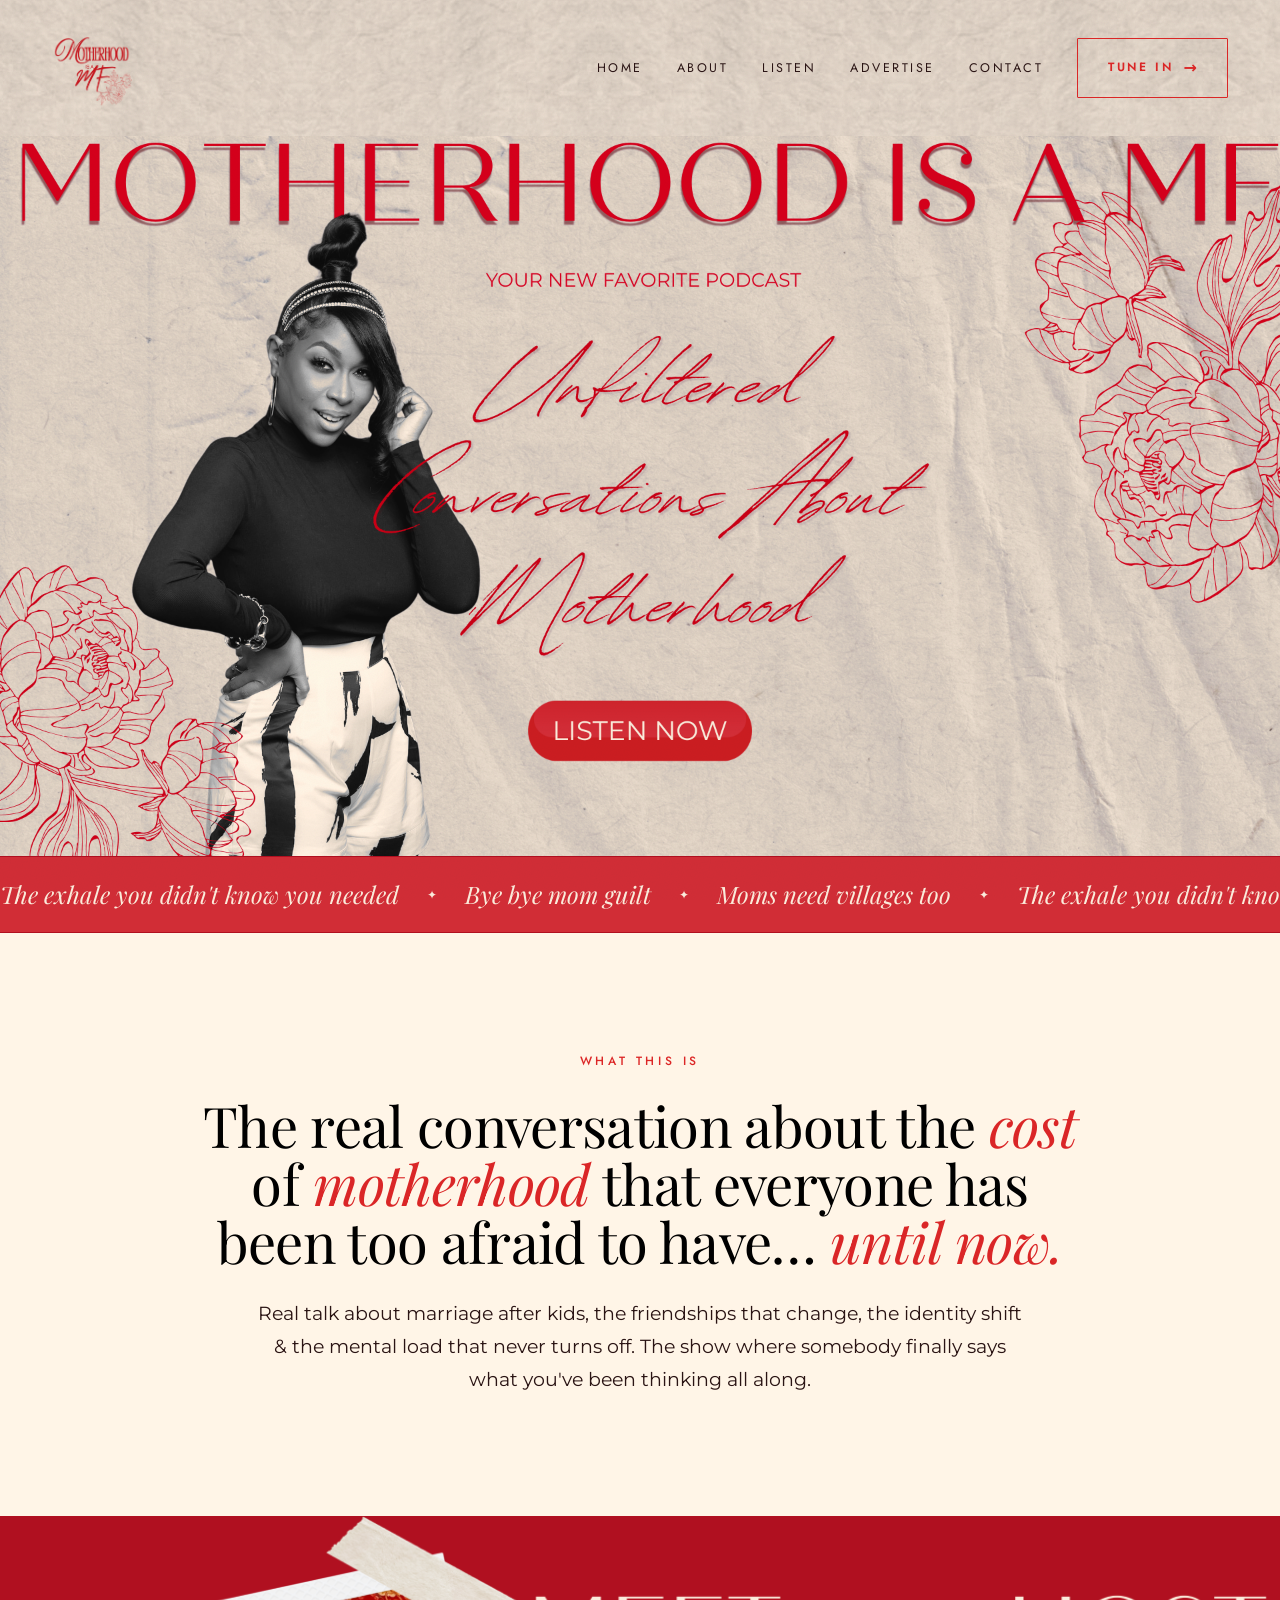
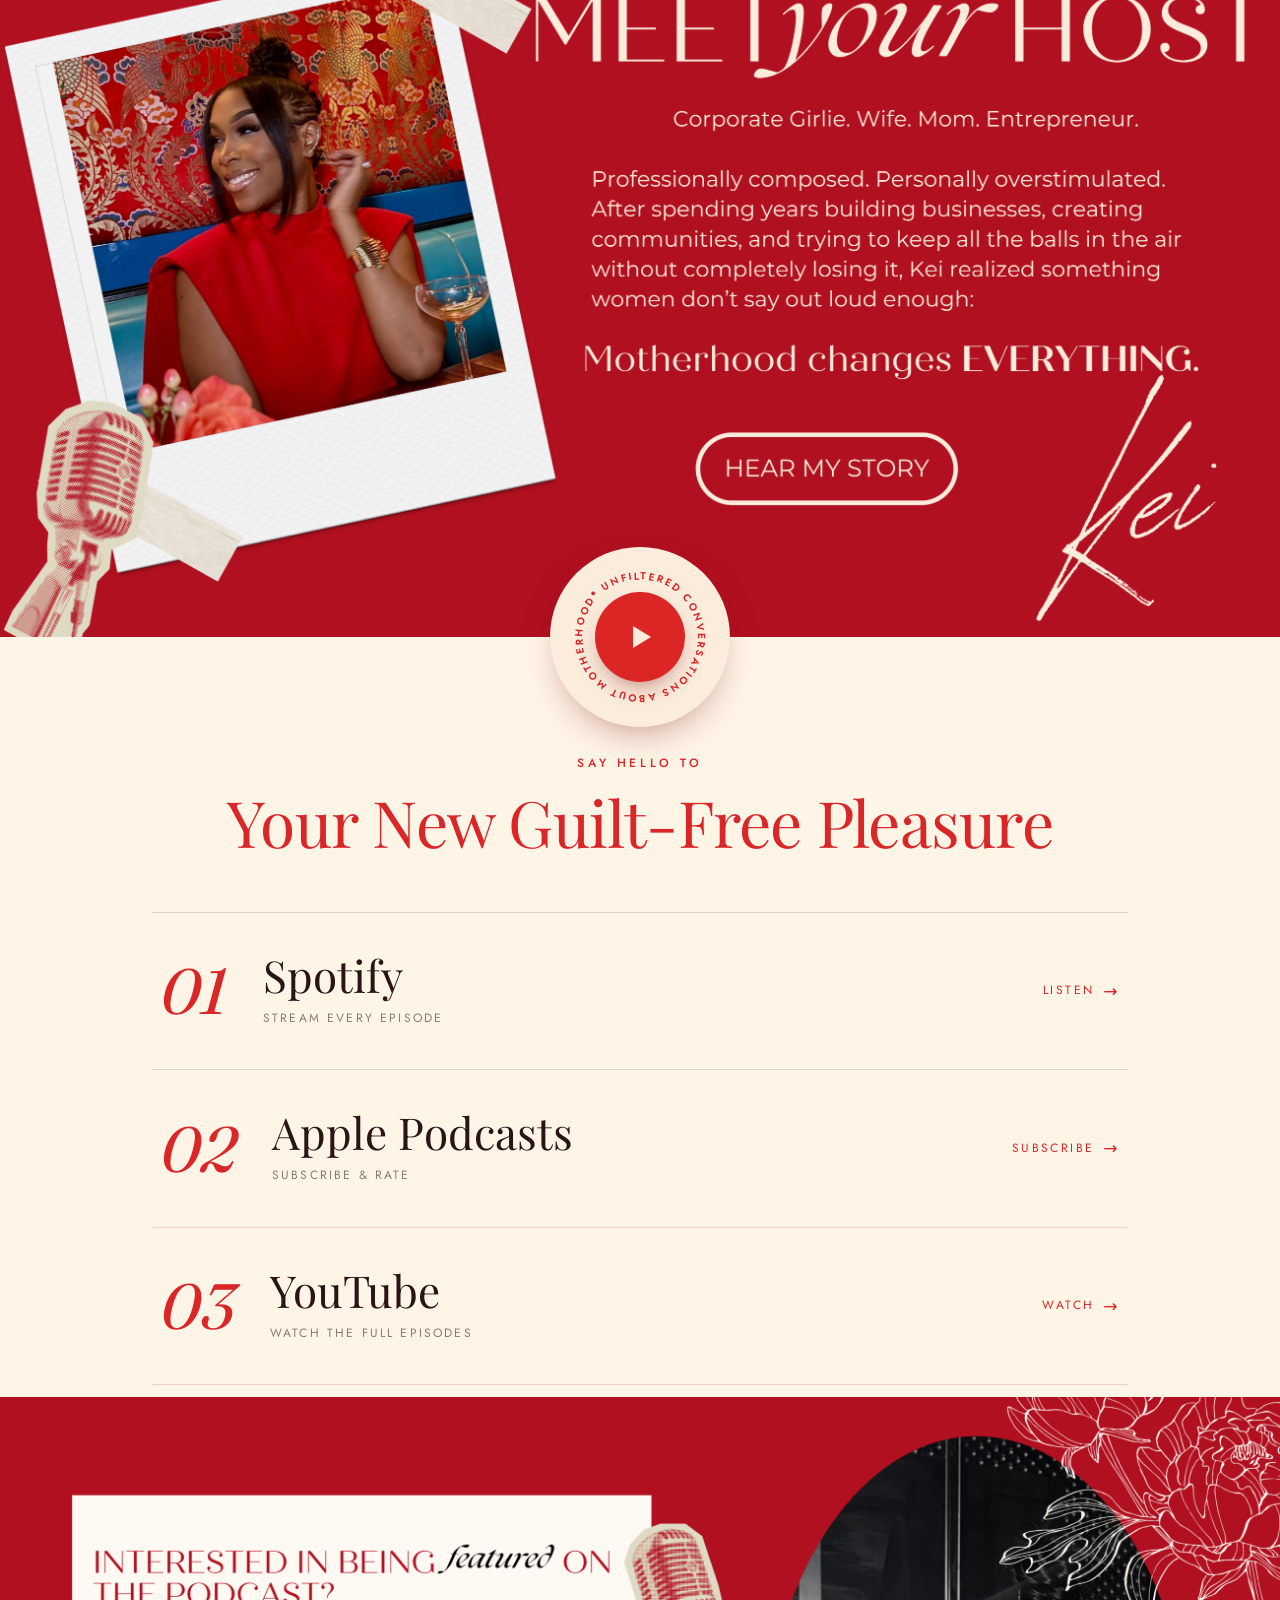
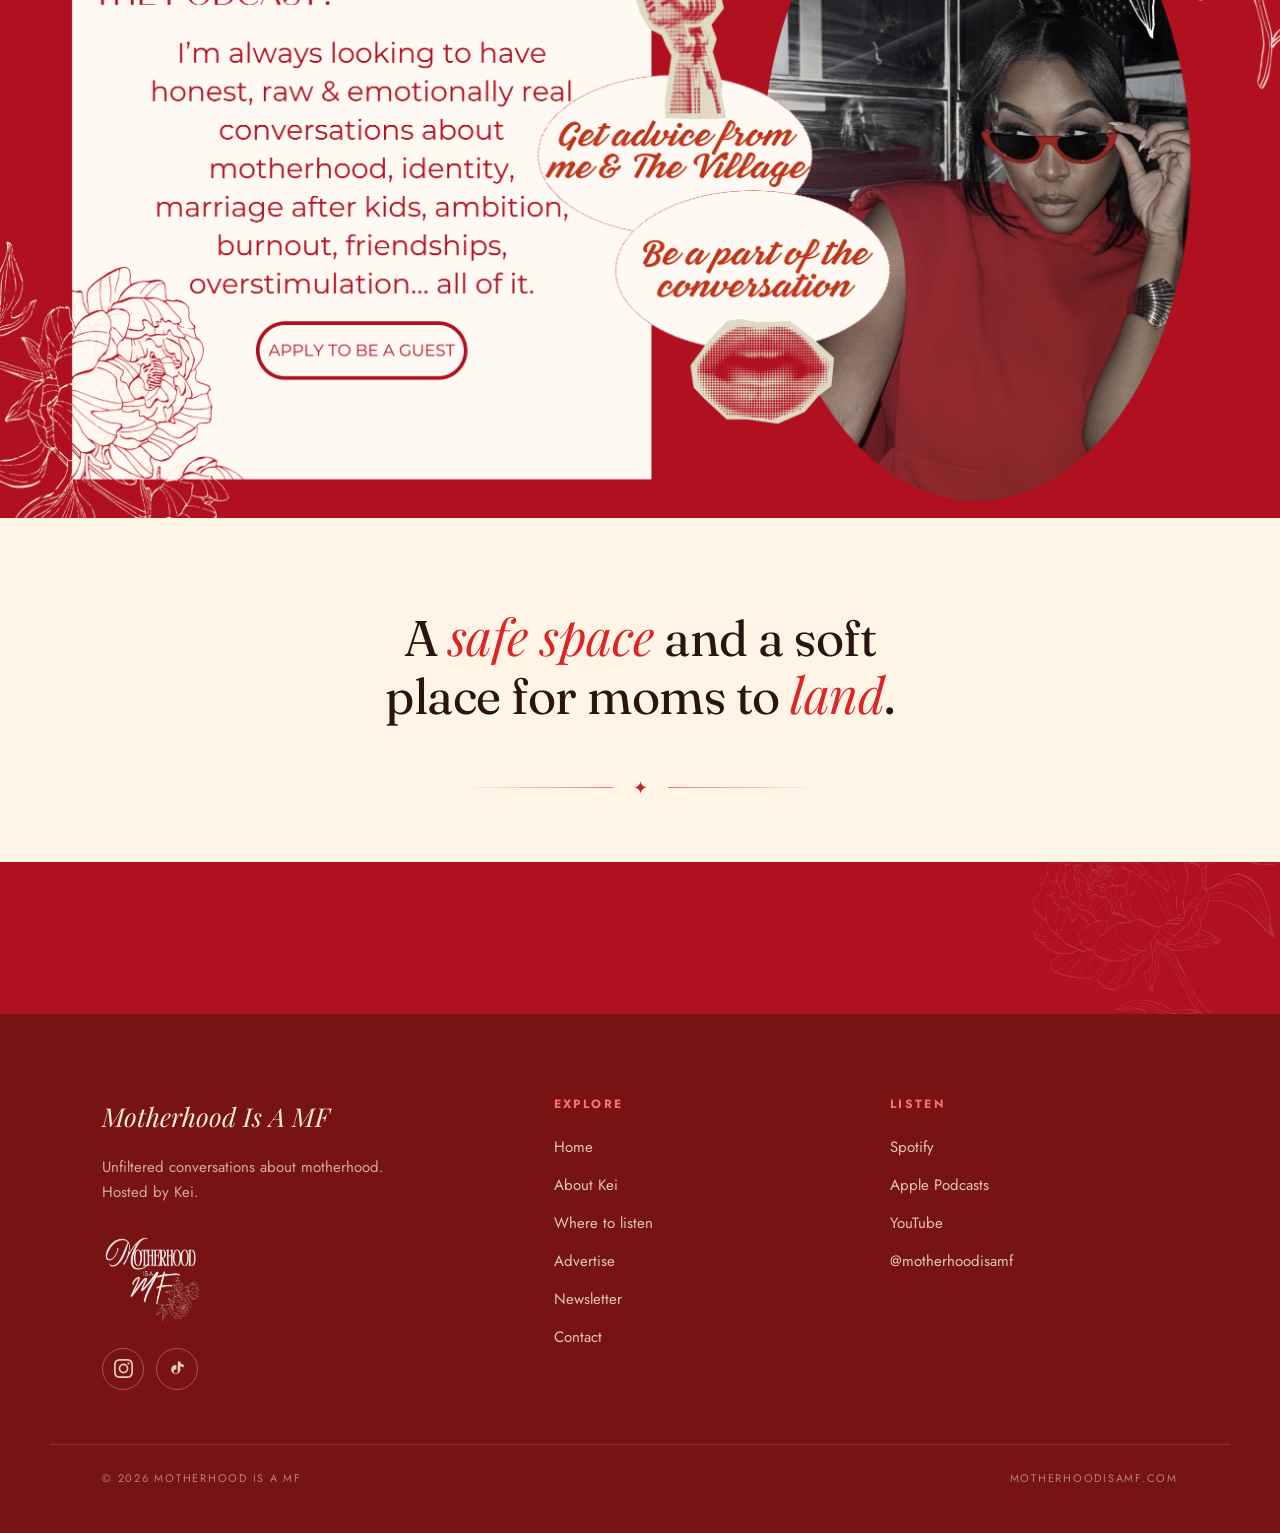
==== index.html @ 16da9137 "Update index.html" ====
<!DOCTYPE html>
<html lang="en">
<head>
<meta charset="UTF-8" />
<meta name="viewport" content="width=device-width, initial-scale=1.0" />
<title>Motherhood Is A MF — Unfiltered Conversations About Motherhood</title>
<link rel="icon" type="image/png" href="assets/logo-mark.png" />
<link rel="stylesheet" href="assets/brand.css" />
<link href="https://fonts.googleapis.com/css2?family=Fraunces:ital,opsz,wght@0,9..144,400;0,9..144,500;0,9..144,600;1,9..144,400;1,9..144,500&display=swap" rel="stylesheet" />
<script src="assets/image-slot.js"></script>
<style>
/* ===== Direction 4 — The Editorial (Fraunces serif + Jost) ===== */
.ed-h{font-family:"Fraunces",Georgia,serif;font-weight:400;font-style:normal;line-height:1.04;letter-spacing:-.012em;color:var(--ink)}
.ed-h em{font-style:italic;color:var(--bordeaux);font-weight:400}
.ed-h .lt{color:var(--bordeaux)}

/* NAV */
header.nav{position:relative;z-index:50;background-color:rgb(248,238,225);background-image:url("assets/nav-texture-tile-cream.png");background-size:600px 600px;background-repeat:repeat}
.nav-inner{max-width:1280px;margin:0 auto;padding:28px 52px;display:flex;align-items:center;justify-content:space-between;gap:24px}
.brandmark{font-family:var(--sc);font-weight:600;letter-spacing:.34em;font-size:16px;color:var(--bordeaux)}
.nav-links{display:flex;gap:34px;align-items:center}
.nav-links a:not(.btn){font-family:var(--sc);letter-spacing:.2em;text-transform:uppercase;font-size:12.5px;color:var(--ink);transition:color .25s}
.nav-links a:not(.btn):hover{color:var(--bordeaux)}
@media(max-width:780px){.nav-links{display:none}}

/* HERO — oversized name + cutout portrait */
.hero{position:relative;background:var(--cream);min-height:100vh;overflow:hidden;display:flex;flex-direction:column;justify-content:flex-end}
.hero-full-link{display:block;width:100%;line-height:0;transition:filter .4s}
.hero-full-link img{width:100%;height:auto;display:block}
.hero-full-link:hover{filter:brightness(1.03)}
.hero-name{position:absolute;top:13%;left:0;right:0;z-index:1;text-align:center;font-family:"Fraunces",serif;font-weight:400;font-size:clamp(78px,18.5vw,280px);line-height:.84;letter-spacing:-.025em;color:var(--bordeaux);white-space:nowrap;pointer-events:none}
.hero-name em{font-style:italic;font-weight:500}
.hero-portrait{position:relative;z-index:2;width:clamp(300px,38vw,540px);height:min(84vh,880px);margin:0 auto;align-self:flex-end}
.hero-portrait image-slot{width:100%;height:100%}
.hero-portrait .pflower{position:absolute;z-index:1;width:160px;right:-46px;bottom:60px;opacity:.9;pointer-events:none}
.hero-tagblock{position:absolute;z-index:3;font-family:"Fraunces",serif;font-weight:500;text-transform:uppercase;font-size:clamp(15px,1.5vw,21px);line-height:1.2;letter-spacing:.01em;color:var(--ink)}
.hero-tagblock.tl{left:5.2%;top:40%;max-width:18ch}
.hero-tagblock.bl{left:5.2%;bottom:13%}
.hero-tagblock.tr{right:5.2%;top:46%;text-align:right;max-width:14ch}
.hero-tagblock .stat{font-size:clamp(30px,3.4vw,46px);color:var(--bordeaux);line-height:.96;display:block}
.hero-eyebrow{position:absolute;z-index:3;left:50%;top:9.5%;transform:translateX(-50%);color:var(--bordeaux)}
.hero-arrow{position:absolute;z-index:3;width:64px;stroke:var(--ink);fill:none;opacity:.8;pointer-events:none}
.hero-arrow.a1{left:23%;top:55%;transform:rotate(8deg)}
.hero-arrow.a2{right:18%;top:62%;transform:scaleX(-1) rotate(6deg)}
.hero-listen{position:absolute;z-index:4;right:5%;bottom:7%;display:inline-flex;align-items:center;gap:10px;white-space:nowrap;background:var(--bordeaux);color:var(--cream);font-family:var(--sc);font-weight:600;letter-spacing:.22em;text-transform:uppercase;font-size:13px;padding:18px 34px;border-radius:100px;transition:background .3s,transform .3s}
.hero-listen:hover{background:var(--bordeaux-l);transform:translateY(-2px)}
.hero-listen .ar{font-family:var(--body);letter-spacing:0;font-size:16px}
@media(max-width:880px){
  .hero{min-height:auto;padding:120px 0 40px;justify-content:flex-start}
  .hero-name{position:static;white-space:normal;font-size:clamp(58px,17vw,120px);margin-bottom:18px}
  .hero-eyebrow{position:static;transform:none;text-align:center;display:block;margin-bottom:18px}
  .hero-portrait{width:min(82vw,420px);height:min(60vh,520px)}
  .hero-tagblock,.hero-arrow{position:static;text-align:center;max-width:none;margin:14px auto 0}
  .hero-tagblock.tr{text-align:center}
  .hero-arrow{display:none}
  .hero-listen{position:static;margin:26px auto 0;display:flex;width:max-content}
}

/* MARQUEE STRIP */
.strip{background:var(--bordeaux);color:var(--cream);overflow:hidden;padding:16px 0;border-top:1px solid var(--bordeaux-l);border-bottom:1px solid var(--bordeaux-l)}
.strip-track{display:inline-flex;white-space:nowrap;will-change:transform;animation:edmarq 30s linear infinite}
.strip:hover .strip-track{animation-play-state:paused}
.strip-track .seg{display:inline-flex;align-items:center;gap:28px;padding-right:28px}
.strip-track .seg span{font-family:"Fraunces",serif;font-style:italic;font-size:24px;display:inline-flex;align-items:center;gap:28px}
.strip-track .seg span::after{content:"✦";font-style:normal;font-size:12px;color:currentColor}
@keyframes edmarq{from{transform:translateX(0)}to{transform:translateX(-50%)}}

/* MISSION */
.mission{background:var(--cream);text-align:center;padding:120px 0}
.mission .wrap{max-width:980px}
.mission .eyebrow{color:var(--bordeaux);display:block;margin-bottom:26px}
.mission h2{font-size:clamp(30px,4.4vw,56px)}
.mission p{font-size:19px;line-height:1.75;color:rgba(42,20,20,.78);max-width:60ch;margin:26px auto 0}

/* MEET KEI */
.meet{background:#9e1b22;padding:0;line-height:0}
.meet-full-link{display:block;width:100%;line-height:0;transition:filter .4s}
.meet-full-link img{width:100%;height:auto;display:block}
.meet-full-link:hover{filter:brightness(1.04)}
.meet-grid{max-width:1180px;margin:0 auto;padding:0 52px;display:grid;grid-template-columns:.9fr 1.1fr;gap:64px;align-items:center}
.meet-art{position:relative}
.meet-art .frame{padding:14px;border:1px solid var(--rule);background:var(--cream)}
.meet-art image-slot{width:100%;height:600px}
.meet-art .tagpin{position:absolute;top:30px;left:30px;background:var(--bordeaux);color:var(--cream);font-family:var(--sc);letter-spacing:.22em;text-transform:uppercase;font-size:11px;padding:8px 15px;white-space:nowrap;z-index:2}
.meet .eyebrow{color:var(--bordeaux);display:block;margin-bottom:18px}
.meet h2{font-size:clamp(34px,4.6vw,60px);margin-bottom:14px}
.meet .role{font-family:"Fraunces",serif;font-style:italic;font-size:21px;color:var(--bordeaux);margin-bottom:26px}
.meet p{font-size:18px;line-height:1.8;color:rgba(42,20,20,.84);margin-bottom:18px;max-width:52ch}
.meet p .it{font-family:"Fraunces",serif;font-style:italic;color:var(--bordeaux)}
.meet .cta{margin-top:30px}
@media(max-width:880px){.meet-grid{grid-template-columns:1fr;gap:40px}.meet-art image-slot{height:460px}}

/* PATHS — where to listen, numbered */
.paths{background:var(--cream);padding:118px 0 120px;position:relative}
.paths .head{max-width:1180px;margin:0 auto 56px;padding:0 52px;text-align:center}
.paths .eyebrow{color:var(--bordeaux);display:block;margin-bottom:18px}
.paths .head h2{font-size:clamp(34px,5vw,64px)}
.path-list{max-width:1080px;margin:0 auto;padding:0 52px;display:flex;flex-direction:column}
.path{display:grid;grid-template-columns:auto 1fr auto;gap:36px;align-items:center;padding:40px 8px;border-top:1px solid var(--rule);transition:.35s;cursor:pointer;text-decoration:none;color:inherit}
.path:last-child{border-bottom:1px solid var(--rule)}
.path .num{font-family:"Fraunces",serif;font-style:italic;font-size:clamp(40px,5vw,68px);color:var(--bordeaux-pale);line-height:.9;transition:color .35s}
.path .mid h3{font-family:"Fraunces",serif;font-weight:400;font-size:clamp(28px,3.6vw,44px);line-height:1.02;color:var(--ink);transition:color .35s}
.path .mid p{font-family:var(--sc);letter-spacing:.18em;text-transform:uppercase;font-size:12px;color:rgba(42,20,20,.55);margin-top:10px;transition:color .35s}
.path .go{font-family:var(--sc);letter-spacing:.2em;text-transform:uppercase;font-size:12px;color:var(--bordeaux);display:inline-flex;align-items:center;gap:9px;white-space:nowrap}
.path .go .ar{font-family:var(--body);font-size:17px;transition:transform .3s}
.path:hover{background:var(--bordeaux);padding-left:26px;padding-right:26px}
.path:hover .num{color:rgba(251,236,220,.7)}
.path:hover .mid h3,.path:hover .mid p,.path:hover .go{color:var(--cream)}
.path:hover .go .ar{transform:translateX(6px)}
@media(max-width:680px){.path{grid-template-columns:auto 1fr;gap:22px}.path .go{grid-column:1 / -1;justify-content:flex-start;padding-left:0}.paths{padding-top:72px}.paths .seal{display:none}}

/* FROM MOTHER TO MUVA (shared treatment) */
.mutha{text-align:center;background:var(--blush);position:relative;padding:150px 0 120px}
.paths .seal{position:absolute;top:-78px;left:50%;transform:translateX(-50%);width:156px;height:156px;z-index:5;display:block;text-decoration:none}
.paths .seal::before{content:"";position:absolute;inset:-12px;border-radius:50%;background:var(--cream);box-shadow:0 16px 40px -18px rgba(122,10,16,.55);z-index:-1}
.paths .seal svg{width:100%;height:100%}
.paths .seal text{font-family:var(--sc);font-size:13px;font-weight:600;letter-spacing:.225em;fill:var(--bordeaux);text-transform:uppercase}
.paths .seal .bigdot{font-size:30px;letter-spacing:0;fill:var(--bordeaux)}
.paths .seal-badge{position:absolute;top:50%;left:50%;transform:translate(-50%,-50%);width:90px;height:90px;border-radius:50%;background:var(--bordeaux);color:var(--cream);display:flex;align-items:center;justify-content:center;z-index:4;box-shadow:0 10px 26px -12px rgba(122,10,16,.7);transition:transform .3s,background .3s}
.paths .seal:hover .seal-badge{transform:translate(-50%,-50%) scale(1.07);background:var(--bordeaux-l)}
.paths .seal .play{width:0;height:0;border-style:solid;border-width:11px 0 11px 18px;border-color:transparent transparent transparent var(--cream);margin-left:4px}
.mutha .stmt{font-family:"Fraunces",serif;font-weight:400;font-size:clamp(30px,4.6vw,58px);line-height:1.1;letter-spacing:-.01em;max-width:18ch;margin:0 auto;color:var(--ink)}
.mutha .stmt em{font-style:italic;color:var(--bordeaux)}
.mutha .stmt-div{display:flex;align-items:center;justify-content:center;gap:20px;margin:48px auto;color:var(--bordeaux-pale)}
.mutha .stmt-div span{height:1px;width:clamp(60px,16vw,150px);background:linear-gradient(90deg,transparent,var(--bordeaux-pale))}
.mutha .stmt-div span:last-child{background:linear-gradient(90deg,var(--bordeaux-pale),transparent)}
.mutha .stmt-div i{font-style:normal;font-size:18px}
.mutha .tr{font-family:"Fraunces",serif;font-weight:500;font-size:clamp(46px,8.5vw,116px);line-height:.98;display:flex;align-items:center;justify-content:center;gap:.28em;flex-wrap:wrap;margin:0 auto;letter-spacing:-.02em}
.mutha .tr .from{color:rgba(42,20,20,.32)}
.mutha .tr .arrow{color:var(--bordeaux-pale);font-size:.5em;transform:translateY(-.06em)}
.mutha .tr .to{color:var(--bordeaux);font-style:italic}
.mutha .lede{font-size:19px;line-height:1.7;color:rgba(42,20,20,.82);max-width:48ch;margin:30px auto 0}
.mutha .lede b{color:var(--bordeaux);font-weight:600}
.edits{display:grid;grid-template-columns:repeat(3,1fr);gap:20px;max-width:920px;margin:62px auto 0;padding:0 52px;text-align:left}
.edit{background:var(--cream);border:1px solid var(--rule);padding:32px 28px;display:flex;flex-direction:column;gap:12px;transition:transform .35s,box-shadow .35s,border-color .35s}
.edit:hover{transform:translateY(-5px);box-shadow:0 24px 50px -30px rgba(42,20,20,.4);border-color:var(--bordeaux)}
.edit .en{font-family:var(--sc);font-weight:600;letter-spacing:.18em;text-transform:uppercase;font-size:12px;color:var(--bordeaux-pale)}
.edit h4{font-family:"Fraunces",serif;font-weight:500;font-size:27px;line-height:1.05;color:var(--ink)}
.edit p{font-size:15.5px;line-height:1.6;color:rgba(42,20,20,.74)}
@media(max-width:820px){.edits{grid-template-columns:1fr;max-width:440px}.mutha{padding-top:130px}}

/* NEWSLETTER / VIP */
.vip{background:var(--wine);color:var(--cream);padding:120px 0;position:relative;overflow:hidden}
.vip .flower{position:absolute;width:300px;opacity:.12;right:-50px;bottom:-60px;pointer-events:none}
.vip .wrap{max-width:720px;text-align:center;position:relative;z-index:2}
.vip .eyebrow{color:rgba(251,236,220,.66);display:block;margin-bottom:22px}
.vip h2{font-family:"Fraunces",serif;font-weight:400;font-size:clamp(36px,5.4vw,68px);line-height:1.04;color:var(--cream)}
.vip h2 em{font-style:italic;color:var(--bordeaux-pale)}
.vip p{font-size:18px;line-height:1.7;color:rgba(251,236,220,.84);max-width:44ch;margin:22px auto 0}
.vip form{display:flex;gap:12px;max-width:500px;margin:36px auto 0;flex-wrap:wrap;justify-content:center}
.vip input{flex:1;min-width:240px;background:rgba(251,236,220,.08);border:1px solid rgba(251,236,220,.4);color:var(--cream);padding:16px 20px;border-radius:1px;font-family:var(--body);font-size:16px}
.vip input::placeholder{color:rgba(251,236,220,.55)}
.vip input:focus{outline:none;border-color:var(--cream);background:rgba(251,236,220,.14)}
.vip .fine{font-family:var(--sc);letter-spacing:.16em;text-transform:uppercase;font-size:11.5px;color:rgba(251,236,220,.6);margin-top:18px}

/* FOOTER */
footer.ed-foot{background:var(--chocolate);color:var(--cream);padding:80px 0 44px}
.ed-foot .cols{max-width:1180px;margin:0 auto;padding:0 52px;display:grid;grid-template-columns:1.4fr 1fr 1fr;gap:48px;align-items:start}
.ed-foot .brand h3{font-family:"Fraunces",serif;font-style:italic;font-weight:400;font-size:26px;color:var(--cream);margin-bottom:14px}
.ed-foot .brand p{font-size:15px;line-height:1.7;color:rgba(251,236,220,.7);max-width:32ch}
.ed-foot .col h4{font-family:var(--sc);letter-spacing:.2em;text-transform:uppercase;font-size:12px;color:var(--bordeaux-pale);margin-bottom:18px}
.ed-foot .col a,.ed-foot .col p{display:block;font-size:15px;color:rgba(251,236,220,.82);margin-bottom:11px}
.ed-foot .col a:hover{color:var(--cream)}
.ed-foot .base{max-width:1180px;margin:54px auto 0;padding:24px 52px 0;border-top:1px solid rgba(251,236,220,.16);display:flex;justify-content:space-between;gap:16px;flex-wrap:wrap;font-family:var(--sc);letter-spacing:.16em;text-transform:uppercase;font-size:11px;color:rgba(251,236,220,.5)}
@media(max-width:760px){.ed-foot .cols{grid-template-columns:1fr;gap:34px}.nav-inner{padding:24px 26px}.hero-grid,.meet-grid,.paths .head,.path-list,.edits{padding-left:26px;padding-right:26px}.mission .wrap{padding:0 26px}}
</style>
<link id="gfont-Playfair-Display" rel="stylesheet" href="https://fonts.googleapis.com/css2?family=Playfair+Display:wght@300;400;500;600;700&amp;display=swap">
<link id="gfont-Josefin-Sans" rel="stylesheet" href="https://fonts.googleapis.com/css2?family=Josefin+Sans:wght@300;400;500;600;700&amp;display=swap">
<link id="gfont-Abril-Fatface" rel="stylesheet" href="https://fonts.googleapis.com/css2?family=Abril+Fatface:wght@300;400;500;600;700&amp;display=swap">
<link id="gfont-Libre-Baskerville" rel="stylesheet" href="https://fonts.googleapis.com/css2?family=Libre+Baskerville:wght@300;400;500;600;700&amp;display=swap">
<link id="gfont-Quicksand" rel="stylesheet" href="https://fonts.googleapis.com/css2?family=Quicksand:wght@300;400;500;600;700&amp;display=swap">
<link id="gfont-Dancing-Script" rel="stylesheet" href="https://fonts.googleapis.com/css2?family=Dancing+Script:wght@300;400;500;600;700&amp;display=swap">
<link id="gfont-Montserrat" rel="stylesheet" href="https://fonts.googleapis.com/css2?family=Montserrat:wght@300;400;500;600;700&amp;display=swap">
<link id="gfont-Poppins" rel="stylesheet" href="https://fonts.googleapis.com/css2?family=Poppins:wght@300;400;500;600;700&amp;display=swap">
</head>
<body class="ed" style="background-color: rgba(255, 243, 226, 0.58)">
<div class="grain"></div>

<header class="nav">
  <div class="nav-inner">
    <a href="index.html" class="brandmark" aria-label="Motherhood Is A MF — home"><img src="assets/logo-mark.png" alt="Motherhood Is A MF" style="height:80px;width:auto;display:block" /></a>
    <nav class="nav-links">
      <a href="index.html">Home</a>
  <a href="About.html">About</a>
      <a href="#listen">Listen</a>
      <a href="Advertise.html">Advertise</a>
      <a href="Contact.html">Contact</a>
      <a href="#listen" class="btn btn-line">Tune in <span class="ar">→</span></a>
    </nav>
    <button class="m-toggle" aria-label="Open menu" aria-expanded="false"><span></span><span></span><span></span></button>
  </div>
</header>

<nav class="m-overlay" aria-hidden="true">
  <div class="m-orn">✦</div>
  <a href="index.html">Home</a>
  <a href="About.html">About</a>
  <a href="#listen">Listen</a>
  <a href="Advertise.html">Advertise</a>
  <a href="Contact.html">Contact</a>
  <a href="#listen" class="m-cta">Tune in →</a>
</nav>

<a id="top"></a>
<!-- HERO -->
<section class="hero" data-screen-label="Hero" style="min-height:0;padding:0">
  <a href="#listen" class="hero-full-link" aria-label="Listen now — go to where to listen">
    <img src="assets/hero-home-cream.png" alt="Motherhood Is A MF — your new favorite podcast. Unfiltered conversations about motherhood. Listen now." />
  </a>
</section>

<!-- STRIP -->
<div class="strip" style="background-color: rgb(209, 45, 54)">
  <div class="strip-track">
    <div class="seg"><span style="font-family: &quot;Playfair Display&quot;">The exhale you didn't know you needed</span><span style="font-family: &quot;Playfair Display&quot;">Bye bye mom guilt</span><span style="font-family: &quot;Playfair Display&quot;">Moms need villages too</span></div>
    <div class="seg" aria-hidden="true"><span style="font-family: &quot;Playfair Display&quot;">The exhale you didn't know you needed</span><span style="font-family: &quot;Playfair Display&quot;">Bye bye mom guilt</span><span style="font-family: &quot;Playfair Display&quot;">Moms need villages too</span></div>
  </div>
</div>

<!-- MISSION -->
<section class="mission" data-screen-label="Mission" style="background-color: rgba(255, 243, 226, 0.58)">
  <div class="wrap" data-reveal>
    <span class="eyebrow label">What this is</span>
    <h2 class="ed-h" style="font-family: &quot;Playfair Display&quot;"><span style="color: rgb(0, 0, 0)">The real conversation about the <i style="color:#da2627">cost</i> of <i style="color:#da2627">motherhood</i> that everyone has been too afraid to have… <i style="color:#da2627">until now.</i></span></h2>
    <p style="font-family: Montserrat; color: rgb(42, 20, 20)">Real talk about marriage after kids, the friendships that change, the identity shift &amp; the mental load that never turns off. The show where somebody finally says what you've been thinking all along.</p>
  </div>
</section>

<!-- MEET KEI -->
<section class="meet" id="meet" data-screen-label="Meet Kei">
  <a href="About.html" class="meet-full-link" aria-label="Meet your host, Kei — hear my story">
    <img src="assets/meet-kei.png" alt="Meet your host — Kei. Corporate Girlie. Wife. Mom. Entrepreneur. Motherhood changes everything. Hear my story." />
  </a>
</section>

<!-- PATHS / LISTEN -->
<section class="paths" id="listen" data-screen-label="Where to listen" style="background-color: rgba(255, 243, 226, 0.58); padding: 118px 0px 12px">
  <a class="seal" href="#listen" aria-label="Listen now" data-reveal>
    <svg viewBox="0 0 200 200" aria-hidden="true">
      <defs><path id="sealpath4" d="M100,100 m-74,0 a74,74 0 1,1 148,0 a74,74 0 1,1 -148,0" /></defs>
      <g><text><textPath href="#sealpath4" startOffset="0"><tspan class="bigdot" baseline-shift="-5">•</tspan>&nbsp;UNFILTERED CONVERSATIONS ABOUT MOTHERHOOD&nbsp;&nbsp;</textPath></text>
      <animateTransform attributeName="transform" attributeType="XML" type="rotate" from="0 100 100" to="360 100 100" dur="22s" repeatCount="indefinite" /></g>
    </svg>
    <span class="seal-badge"><i class="play"></i></span>
  </a>
  <div class="head" data-reveal>
    <span class="eyebrow label">SAY HELLO TO</span>
    <h2 class="ed-h" style="font-family: &quot;Playfair Display&quot;"><span style="color:#da2627">Your New Guilt-Free Pleasure</span></h2>
  </div>
  <div class="path-list">
    <a class="path" data-reveal href="https://open.spotify.com/show/033tnxdGR8PjCCrgBkwU6o" target="_blank" rel="noopener">
      <span class="num" style="color: rgb(218, 38, 39)">01</span>
      <div class="mid"><h3 style="font-family: &quot;Playfair Display&quot;">Spotify</h3><p>Stream every episode</p></div>
      <span class="go">Listen <span class="ar">→</span></span>
    </a>
    <a class="path" data-reveal data-d="1" href="https://podcasts.apple.com/us/podcast/motherhood-is-a-mf/id1896886957" target="_blank" rel="noopener">
      <span class="num" style="color: rgb(219, 38, 39)">02</span>
      <div class="mid"><h3 style="font-family: &quot;Playfair Display&quot;">Apple Podcasts</h3><p>Subscribe &amp; rate</p></div>
      <span class="go">Subscribe <span class="ar">→</span></span>
    </a>
    <a class="path" data-reveal data-d="2" href="https://www.youtube.com/@MotherhoodIsAMF" target="_blank" rel="noopener" style="border-color: rgba(176, 16, 32, 0.16)">
      <span class="num" style="color: rgb(218, 38, 39)">03</span>
      <div class="mid"><h3 style="font-family: &quot;Playfair Display&quot;">YouTube</h3><p>Watch the full episodes</p></div>
      <span class="go">Watch <span class="ar">→</span></span>
    </a>
  </div>
</section>

<!-- FEATURED ON PODCAST banner -->
<section class="guest-banner" data-screen-label="Be a guest" style="width:100%;line-height:0;background:rgb(196,39,39)">
  <a href="Contact.html" aria-label="Apply to be a guest on the podcast" style="display:block;width:100%;line-height:0;transition:filter .4s">
    <img src="assets/featured-guest.png" alt="Interested in being featured on the podcast? Apply to be a guest." style="width:100%;height:auto;display:block" />
  </a>
</section>

<!-- FROM MOTHER TO MUVA -->
<section class="mutha" id="muva" data-screen-label="From Mother to Muva" style="background-color: rgba(255, 243, 226, 0.58); color: rgb(255, 249, 243); padding: 90px 0px 10px">
  <div class="wrap" style="font-family: Montserrat">
    <h2 class="stmt" data-reveal style="font-size: 50px">A <em style="font-family: &quot;Playfair Display&quot;">safe space</em> and a soft place for moms to <em style="font-family: &quot;Playfair Display&quot;">land</em>.</h2>
    <div class="stmt-div" data-reveal aria-hidden="true" style="color: rgb(196, 39, 39); font-size: 28px"><span></span><i>✦</i><span></span></div>
  </div>
</section>

<!-- VIP / NEWSLETTER -->
<section class="vip" id="vip" data-screen-label="Newsletter" style="background-color: rgb(176, 16, 32); padding: 10px 0px 120px">
  <img class="flower" src="assets/flower-cream.png" alt="" />
  <div class="wrap" data-reveal>
    <span class="eyebrow label"></span>
    <div id="fd-form-6a25a0bbd8416e9ee121f855" class="fd-embed"></div>
  </div>
</section>

<!-- FOOTER -->
<footer class="ed-foot" data-screen-label="Footer" style="background-color: rgb(119, 19, 18)">
  <div class="cols">
    <div class="brand">
      <h3 style="font-family: &quot;Playfair Display&quot;">Motherhood Is A MF</h3>
      <p>Unfiltered conversations about motherhood. Hosted by Kei. </p>
      <img src="assets/logo-mark.png" alt="Motherhood Is A MF" style="height:98px;width:auto;margin-top:20px;display:block;filter:brightness(0) invert(1);opacity:.9" />
      <div class="foot-social">
        <a href="https://www.instagram.com/motherhoodisamf/" target="_blank" rel="noopener" aria-label="Instagram"><svg viewBox="0 0 24 24" aria-hidden="true"><path d="M12 2.16c3.2 0 3.58.01 4.85.07 1.17.05 1.8.25 2.23.41.56.22.96.48 1.38.9.42.42.68.82.9 1.38.16.42.36 1.06.41 2.23.06 1.27.07 1.65.07 4.85s-.01 3.58-.07 4.85c-.05 1.17-.25 1.8-.41 2.23-.22.56-.48.96-.9 1.38-.42.42-.82.68-1.38.9-.42.16-1.06.36-2.23.41-1.27.06-1.65.07-4.85.07s-3.58-.01-4.85-.07c-1.17-.05-1.8-.25-2.23-.41-.56-.22-.96-.48-1.38-.9-.42-.42-.68-.82-.9-1.38-.16-.42-.36-1.06-.41-2.23C2.17 15.58 2.16 15.2 2.16 12s.01-3.58.07-4.85c.05-1.17.25-1.8.41-2.23.22-.56.48-.96.9-1.38.42-.42.82-.68 1.38-.9.42-.16 1.06-.36 2.23-.41C8.42 2.17 8.8 2.16 12 2.16M12 0C8.74 0 8.33.01 7.05.07 5.78.13 4.9.33 4.14.63c-.79.31-1.46.72-2.13 1.38C1.35 2.68.94 3.35.63 4.14.33 4.9.13 5.78.07 7.05.01 8.33 0 8.74 0 12s.01 3.67.07 4.95c.06 1.27.26 2.15.56 2.91.31.79.72 1.46 1.38 2.13.67.66 1.34 1.07 2.13 1.38.76.3 1.64.5 2.91.56C8.33 23.99 8.74 24 12 24s3.67-.01 4.95-.07c1.27-.06 2.15-.26 2.91-.56.79-.31 1.46-.72 2.13-1.38.66-.67 1.07-1.34 1.38-2.13.3-.76.5-1.64.56-2.91.06-1.28.07-1.69.07-4.95s-.01-3.67-.07-4.95c-.06-1.27-.26-2.15-.56-2.91-.31-.79-.72-1.46-1.38-2.13-.67-.66-1.34-1.07-2.13-1.38-.76-.3-1.64-.5-2.91-.56C15.67.01 15.26 0 12 0z"/><path d="M12 5.84A6.16 6.16 0 1 0 18.16 12 6.16 6.16 0 0 0 12 5.84zm0 10.15A3.99 3.99 0 1 1 16 12a4 4 0 0 1-4 4z"/><circle cx="18.41" cy="5.59" r="1.44"/></svg></a>
        <a href="https://www.tiktok.com/@motherhoodisamf" target="_blank" rel="noopener" aria-label="TikTok"><svg viewBox="0 0 24 24" aria-hidden="true"><path d="M16.6 5.82a4.28 4.28 0 0 1-1.05-2.82h-3.2v12.86a2.59 2.59 0 0 1-2.59 2.5 2.59 2.59 0 0 1-2.59-2.59 2.59 2.59 0 0 1 3.41-2.45V7.62a5.8 5.8 0 0 0-.82-.06A5.79 5.79 0 0 0 4 13.35a5.79 5.79 0 0 0 9.95 4.03 5.78 5.78 0 0 0 1.63-4.03V8.96a7.45 7.45 0 0 0 4.4 1.42V7.18a4.28 4.28 0 0 1-3.38-1.36z"/></svg></a>
      </div>
    </div>
    <div class="col">
      <h4>Explore</h4>
      <a href="index.html">Home</a>
      <a href="About.html">About Kei</a>
      <a href="#listen">Where to listen</a>
      <a href="Advertise.html">Advertise</a>
      <a href="#vip">Newsletter</a>
      <a href="Contact.html">Contact</a>
    </div>
    <div class="col">
      <h4>Listen</h4>
      <a href="https://open.spotify.com/show/033tnxdGR8PjCCrgBkwU6o" target="_blank" rel="noopener">Spotify</a>
      <a href="https://podcasts.apple.com/us/podcast/motherhood-is-a-mf/id1896886957" target="_blank" rel="noopener">Apple Podcasts</a>
      <a href="https://www.youtube.com/@MotherhoodIsAMF" target="_blank" rel="noopener">YouTube</a>
      <a href="https://www.instagram.com/motherhoodisamf/" target="_blank" rel="noopener">@motherhoodisamf</a>
    </div>
  </div>
  <div class="base">
    <span>© 2026 Motherhood Is A MF</span>
    <span>MotherhoodIsAMF.com</span>
  </div>
</footer>

<script>
(function(){
  var words=[].slice.call(document.querySelectorAll('.rot-word'));
  if(words.length>1){var w=0;setInterval(function(){words[w].classList.remove('is-on');w=(w+1)%words.length;words[w].classList.add('is-on');},2200);}
  if('IntersectionObserver' in window){
    var io=new IntersectionObserver(function(entries){entries.forEach(function(e){if(e.isIntersecting){e.target.classList.add('in');io.unobserve(e.target);}});},{threshold:.12,rootMargin:'0px 0px -8% 0px'});
    [].slice.call(document.querySelectorAll('[data-reveal]')).forEach(function(el){io.observe(el);});
  }else{[].slice.call(document.querySelectorAll('[data-reveal]')).forEach(function(el){el.classList.add('in');});}
  var mt=document.querySelector('.m-toggle'), mo=document.querySelector('.m-overlay');
  if(mt&&mo){
    function setMenu(open){mt.classList.toggle('on',open);mo.classList.toggle('open',open);document.body.classList.toggle('m-lock',open);mt.setAttribute('aria-expanded',open);mo.setAttribute('aria-hidden',!open);mt.setAttribute('aria-label',open?'Close menu':'Open menu');}
    mt.addEventListener('click',function(){setMenu(!mo.classList.contains('open'));});
    mo.addEventListener('click',function(e){var a=e.target.closest&&e.target.closest('a');if(!a)return;var href=a.getAttribute('href')||'';if(href.charAt(0)==='#'){setMenu(false);return;}e.preventDefault();setMenu(false);window.location.href=a.href;});
    document.addEventListener('keydown',function(e){if(e.key==='Escape')setMenu(false);});
  }
})();
</script>

<!-- Flodesk inline newsletter form -->
<script>
(function(w,d,t,h,s,n){
  w.FlodeskObject=n;
  var fn=function(){(w[n].q=w[n].q||[]).push(arguments);};
  w[n]=w[n]||fn;
  var f=d.getElementsByTagName(t)[0];
  var v='?v='+Math.floor(new Date().getTime()/(120*1000))*60;
  var sm=d.createElement(t);sm.async=true;sm.type='module';sm.src=h+s+'.mjs'+v;
  f.parentNode.insertBefore(sm,f);
  var sn=d.createElement(t);sn.async=true;sn.noModule=true;sn.src=h+s+'.js'+v;
  f.parentNode.insertBefore(sn,f);
})(window,document,'script','https://assets.flodesk.com','/universal','fd');
window.fd('form',{
  formId:'6a25a0bbd8416e9ee121f855',
  containerEl:'#fd-form-6a25a0bbd8416e9ee121f855'
});
window.fd('form',{
  formId:'6a28cfd1c94aa75ad67dfd65'
});
</script>
</body>
</html>

<style id="__om-edit-overrides">
#fd-form-6a25a0bbd8416e9ee121f855 >.fd-focus-visible-applied .ff-6a25a0bbd8416e9ee121f855__title [data-paragraph] { font-size: 47px !important }
/* Center the Flodesk newsletter form on the page */
#fd-form-6a25a0bbd8416e9ee121f855{max-width:640px;margin-left:auto;margin-right:auto}
#fd-form-6a25a0bbd8416e9ee121f855 .ff-6a25a0bbd8416e9ee121f855,
#fd-form-6a25a0bbd8416e9ee121f855 form{margin-left:auto !important;margin-right:auto !important}
#fd-form-6a25a0bbd8416e9ee121f855 [class*="__title"],
#fd-form-6a25a0bbd8416e9ee121f855 [class*="__subtitle"],
#fd-form-6a25a0bbd8416e9ee121f855 [data-paragraph]{text-align:center !important}
#fd-form-6a25a0bbd8416e9ee121f855 [class*="__form-content"],
#fd-form-6a25a0bbd8416e9ee121f855 [class*="__fields"]{justify-content:center !important;align-items:center !important;margin-left:auto !important;margin-right:auto !important}
</style>
---- assets/brand.css ----
/* ===========================================================
   MOTHERHOOD IS A MOTHERFUCKA — shared brand system
   Editorial luxury. Cormorant + EB Garamond. Cream & Bordeaux.
   =========================================================== */
@import url('https://fonts.googleapis.com/css2?family=Jost:ital,wght@0,300;0,400;0,500;0,600;0,700;1,400;1,500&display=swap');

:root{
  --cream:#FBECDC;
  --cream-d:#EDE6D6;
  /* Scarlet Letter palette */
  --bordeaux:#DC2626;     /* SCARLET — primary */
  --bordeaux-l:#B01020;   /* CRIMSON — hover / deeper accent */
  --bordeaux-pale:#F87171;/* CORAL — ornamental / peony pale */
  --wine:#5C0A10;
  --cherry:#B01020;
  --chocolate:#40070C;    /* deepest */
  --blush:#FEE2E2;
  --ink:#2A1414;
  --gold:#C9A96E;
  --rule:rgba(42,20,20,.16);
  --rule-cream:rgba(251,236,220,.26);
  --display:"Jost",system-ui,sans-serif;
  --sc:"Jost",system-ui,sans-serif;
  --body:"Jost",system-ui,sans-serif;
}
*{margin:0;padding:0;box-sizing:border-box}
html{scroll-behavior:smooth}
body{
  background:var(--cream);color:var(--ink);
  font-family:var(--body);font-size:19px;line-height:1.8;font-weight:400;
  -webkit-font-smoothing:antialiased;text-rendering:optimizeLegibility;
  overflow-x:clip;
}
a{color:inherit;text-decoration:none}
img{display:block;max-width:100%}
::selection{background:var(--bordeaux);color:var(--cream)}

/* ---- grain overlay ---- */
.grain{position:fixed;inset:0;z-index:60;pointer-events:none;opacity:.05;mix-blend-mode:multiply;
  background-image:url("data:image/svg+xml,%3Csvg xmlns='http://www.w3.org/2000/svg' width='140' height='140'%3E%3Cfilter id='n'%3E%3CfeTurbulence type='fractalNoise' baseFrequency='0.85' numOctaves='2' stitchTiles='stitch'/%3E%3C/filter%3E%3Crect width='100%25' height='100%25' filter='url(%23n)'/%3E%3C/svg%3E");}

/* ---- type helpers ---- */
.display{font-family:var(--display);font-weight:500;font-style:normal;line-height:1.08;letter-spacing:-.005em}
.label{font-family:var(--sc);font-weight:500;letter-spacing:.3em;text-transform:uppercase;font-size:12px;line-height:1.4}
.serif-up{font-family:var(--display);font-weight:500;font-style:normal}
em.accent{color:var(--bordeaux);font-style:normal;font-weight:500}

/* ---- Jost (Futura-style geometric, à la Glacial Indifference) ---- */
.hero-sub,.about-body .lead,.intro p,.card p,.mutha p,.news p,
.listen .lhead p,.news input{font-style:normal !important}
.display,.hero-tag,.tr,blockquote,.pname,.lcard h3,.lrow h3,.intro h1,.card h2,
.about h2 em,.tr em,.display em{font-weight:500 !important;font-style:normal !important}

/* ---- ornamental rules / dividers ---- */
.hr-orn{height:1px;border:none;background:linear-gradient(90deg,transparent,var(--bordeaux-pale),transparent)}
.hr-orn.cream{background:linear-gradient(90deg,transparent,rgba(251,236,220,.5),transparent)}
.divider{display:flex;align-items:center;justify-content:center;gap:18px;color:var(--bordeaux-pale)}
.divider::before,.divider::after{content:"";height:1px;width:64px;background:linear-gradient(90deg,transparent,var(--bordeaux-pale))}
.divider::after{background:linear-gradient(90deg,var(--bordeaux-pale),transparent)}
.divider .star{font-size:13px}
.divider.cream{color:rgba(251,236,220,.7)}
.divider.cream::before{background:linear-gradient(90deg,transparent,rgba(251,236,220,.6))}
.divider.cream::after{background:linear-gradient(90deg,rgba(251,236,220,.6),transparent)}

/* ---- buttons: refined editorial, not pills ---- */
.btn{display:inline-flex;align-items:center;gap:10px;font-family:var(--sc);font-weight:600;
  letter-spacing:.22em;text-transform:uppercase;font-size:12px;padding:15px 30px;border-radius:1px;
  transition:background .3s,color .3s,border-color .3s,transform .3s;cursor:pointer;white-space:nowrap}
.btn .ar{font-family:var(--body);letter-spacing:0;font-size:16px;transition:transform .3s}
.btn:hover .ar{transform:translateX(5px)}
.btn-solid{background:var(--bordeaux);color:var(--cream);border:1px solid var(--bordeaux)}
.btn-solid:hover{background:var(--bordeaux-l);border-color:var(--bordeaux-l);transform:translateY(-1px)}
.btn-line{background:transparent;color:var(--bordeaux);border:1px solid var(--bordeaux)}
.btn-line:hover{background:var(--bordeaux);color:var(--cream)}
.btn-line-cream{background:transparent;color:var(--cream);border:1px solid rgba(251,236,220,.5)}
.btn-line-cream:hover{background:var(--cream);color:var(--bordeaux);border-color:var(--cream)}
.btn-solid-cream{background:var(--cream);color:var(--bordeaux);border:1px solid var(--cream)}
.btn-solid-cream:hover{background:#fff;transform:translateY(-1px)}

/* ---- shared layout ---- */
.wrap{max-width:1180px;margin:0 auto;padding:0 48px}
.wrap-narrow{max-width:780px;margin:0 auto;padding:0 32px}
@media(max-width:680px){.wrap{padding:0 26px}}

/* ---- mobile menu (shared) ---- */
.m-toggle{display:none;flex-direction:column;justify-content:center;gap:5px;width:42px;height:42px;border:none;background:none;cursor:pointer;padding:0;z-index:120}
.m-toggle span{display:block;height:2px;width:24px;background:#000;border-radius:2px;transition:transform .3s ease,opacity .2s ease;margin:0 auto}
.m-toggle.on span:nth-child(1){transform:translateY(7px) rotate(45deg)}
.m-toggle.on span:nth-child(2){opacity:0}
.m-toggle.on span:nth-child(3){transform:translateY(-7px) rotate(-45deg)}
.m-overlay{position:fixed;inset:0;z-index:110;background:var(--bordeaux);color:var(--cream);display:flex;flex-direction:column;align-items:center;justify-content:center;gap:8px;opacity:0;visibility:hidden;transform:translateY(-12px);transition:opacity .35s ease,transform .35s ease,visibility .35s}
.m-overlay.open{opacity:1;visibility:visible;transform:none}
.m-overlay a{font-family:var(--display);font-weight:700;font-size:clamp(34px,9vw,52px);color:var(--cream);line-height:1.3;letter-spacing:-.01em}
.m-overlay a.m-cta{font-family:var(--sc);font-weight:600;font-size:14px;letter-spacing:.24em;text-transform:uppercase;border:1px solid rgba(251,236,220,.5);padding:14px 30px;margin-top:22px}
.m-overlay .m-orn{color:rgba(251,236,220,.6);font-size:15px;margin-bottom:14px;letter-spacing:.3em}
body.m-lock{overflow:hidden}
@media(max-width:780px){.m-toggle{display:flex}}

/* ---- footer social icons ---- */
.foot-social{display:flex;gap:12px;margin-top:24px}
.foot-social a{display:inline-flex;align-items:center;justify-content:center;width:42px;height:42px;border:1px solid rgba(251,236,220,.3);border-radius:50%;color:rgba(251,236,220,.85);transition:background .3s,color .3s,border-color .3s,transform .3s}
.foot-social a:hover{background:var(--bordeaux);color:var(--cream);border-color:var(--bordeaux);transform:translateY(-2px)}
.foot-social svg{width:19px;height:19px;fill:currentColor;display:block}

/* ---- shared newsletter band (Flodesk) ---- */
.vip{background:var(--wine);color:var(--cream);padding:90px 0;position:relative;overflow:hidden}
.vip .flower{position:absolute;width:300px;opacity:.12;right:-50px;bottom:-60px;pointer-events:none}
.vip>.wrap{max-width:720px;text-align:center;position:relative;z-index:2}
.vip .eyebrow{color:rgba(251,236,220,.66);display:block;margin-bottom:22px}
.vip .fd-embed{position:relative;z-index:2}
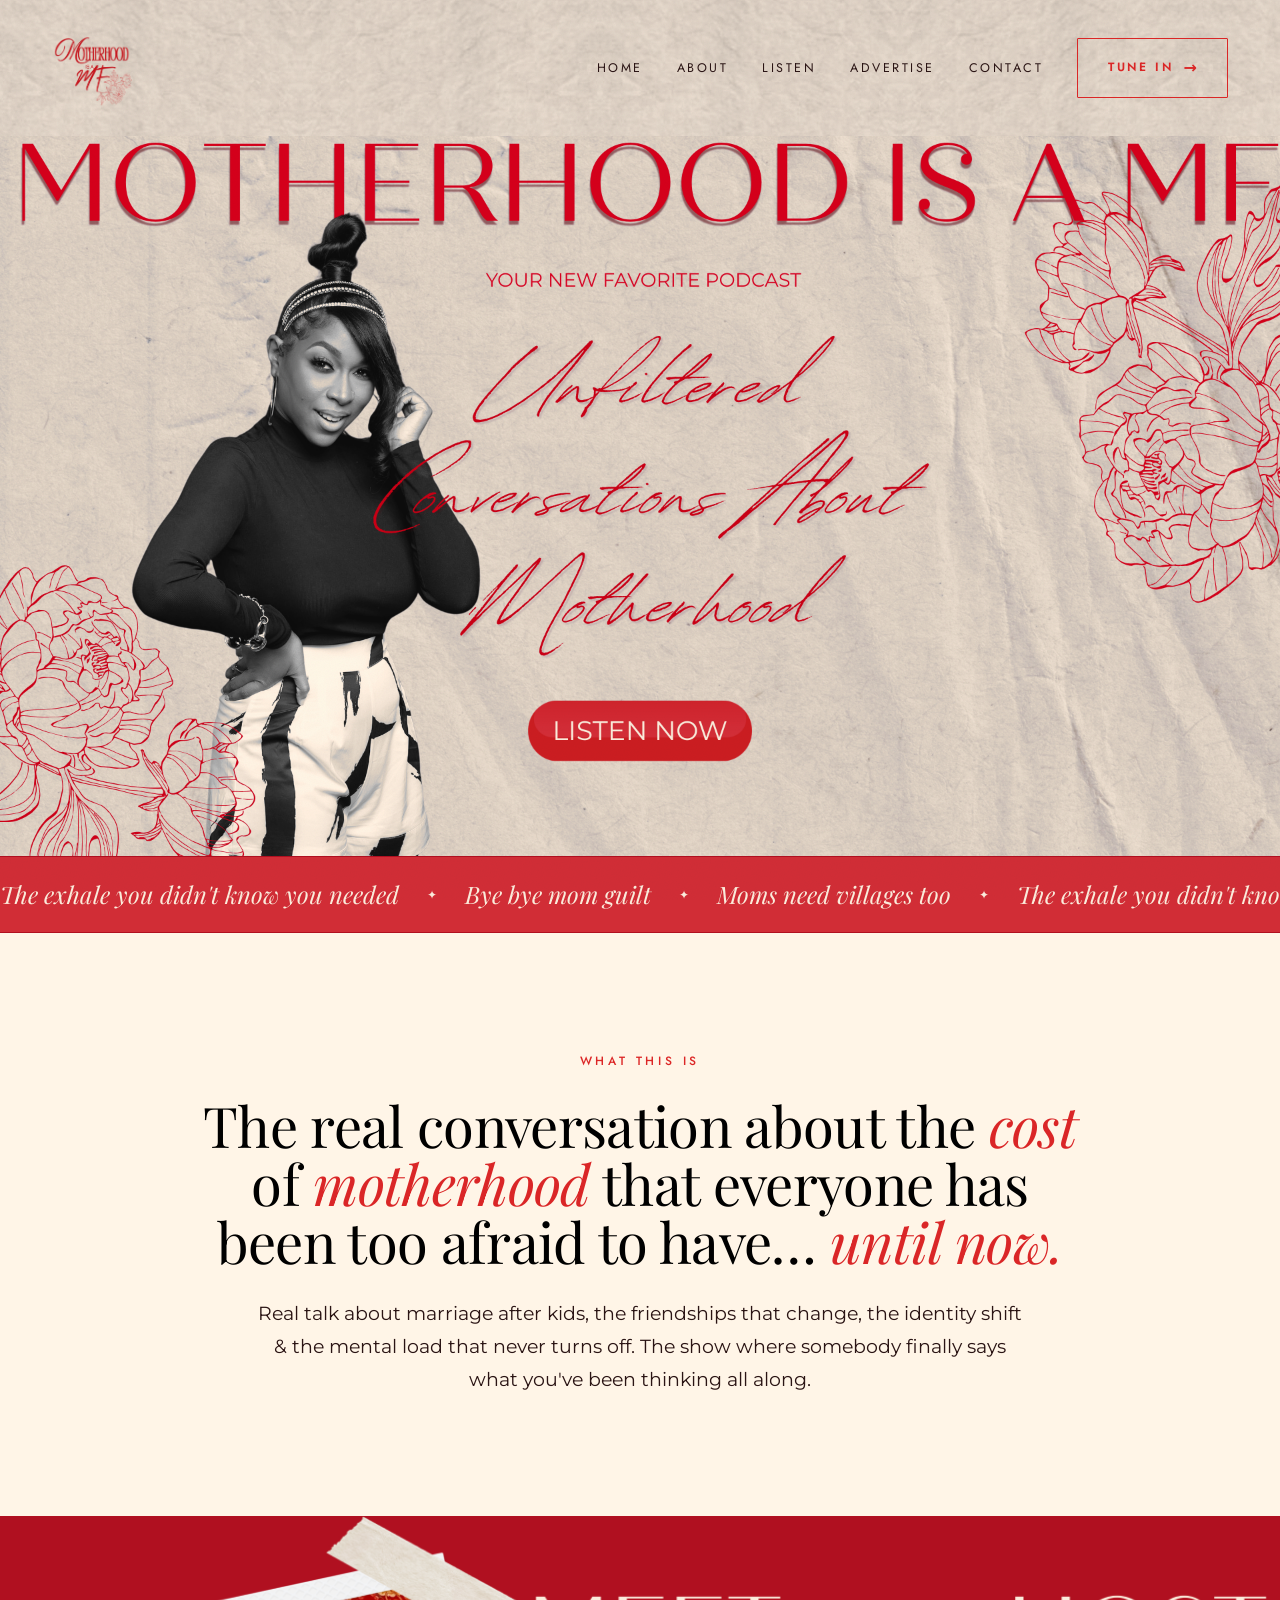
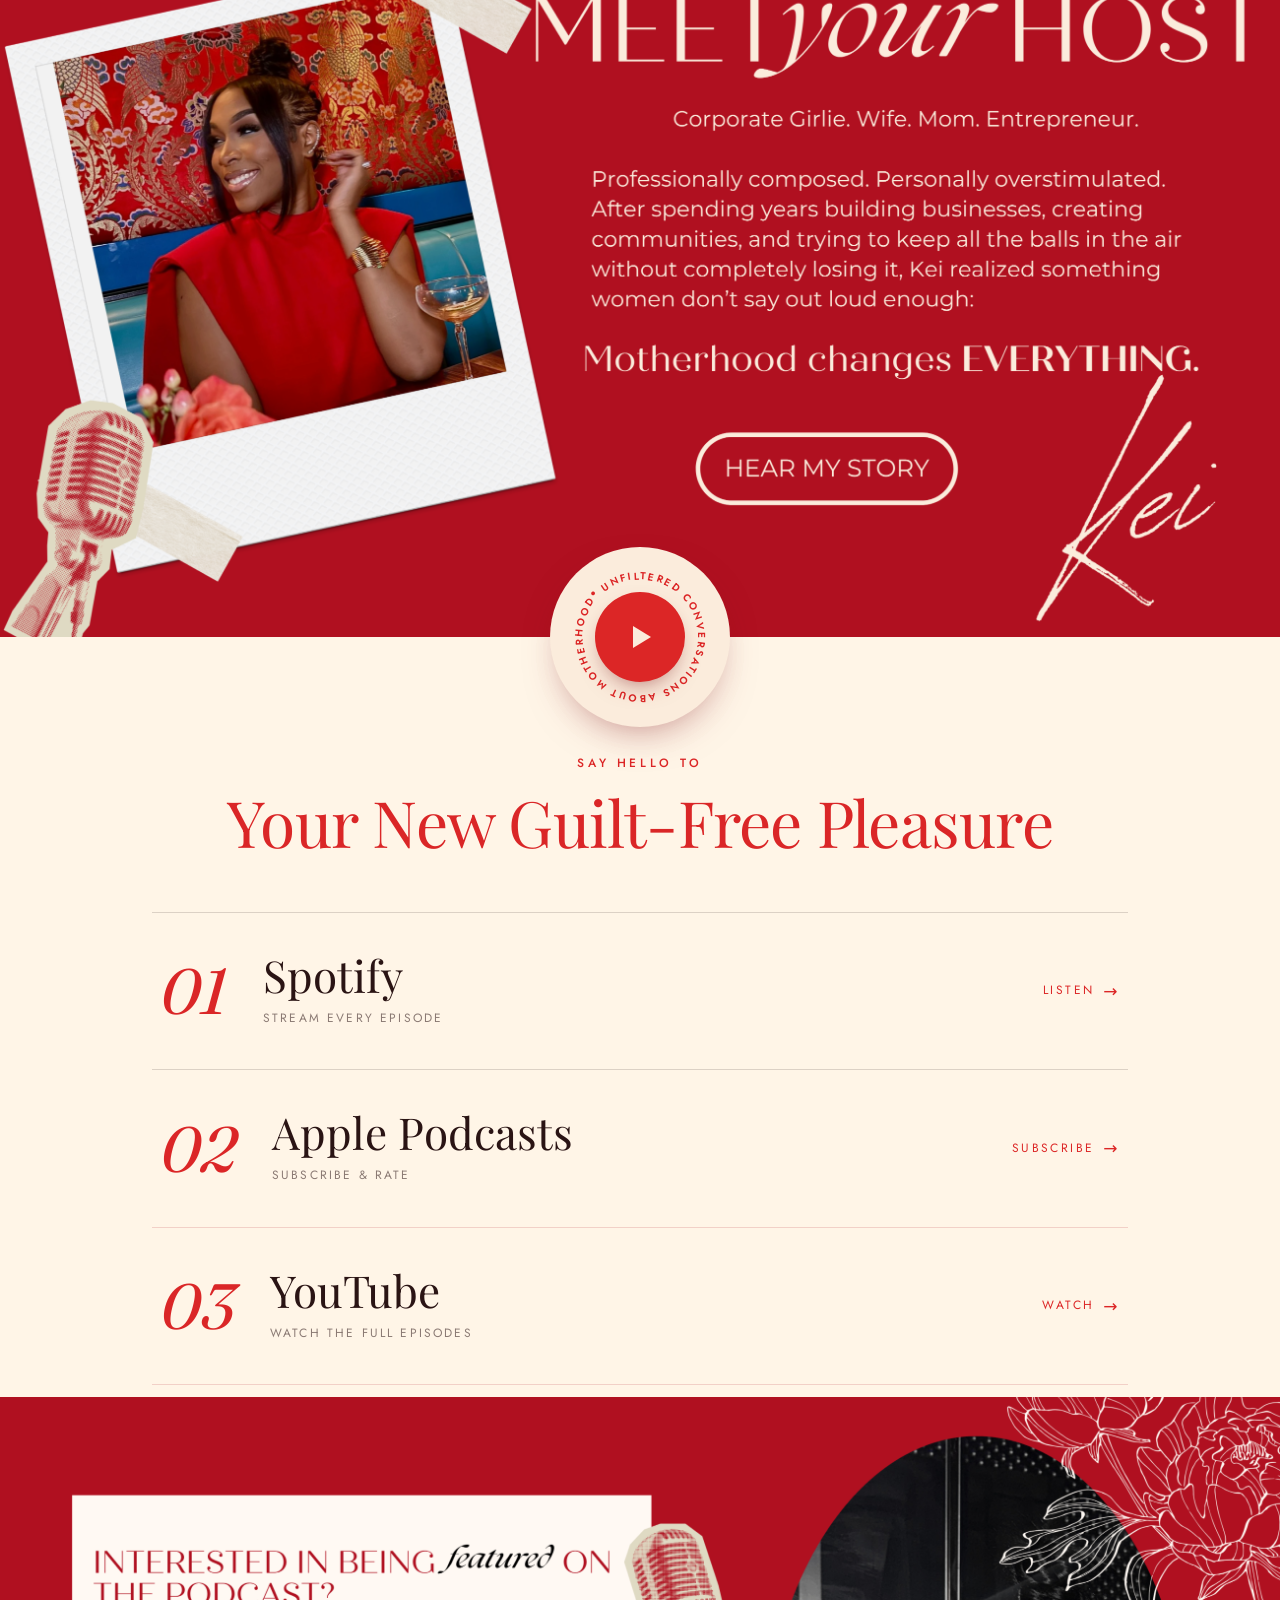
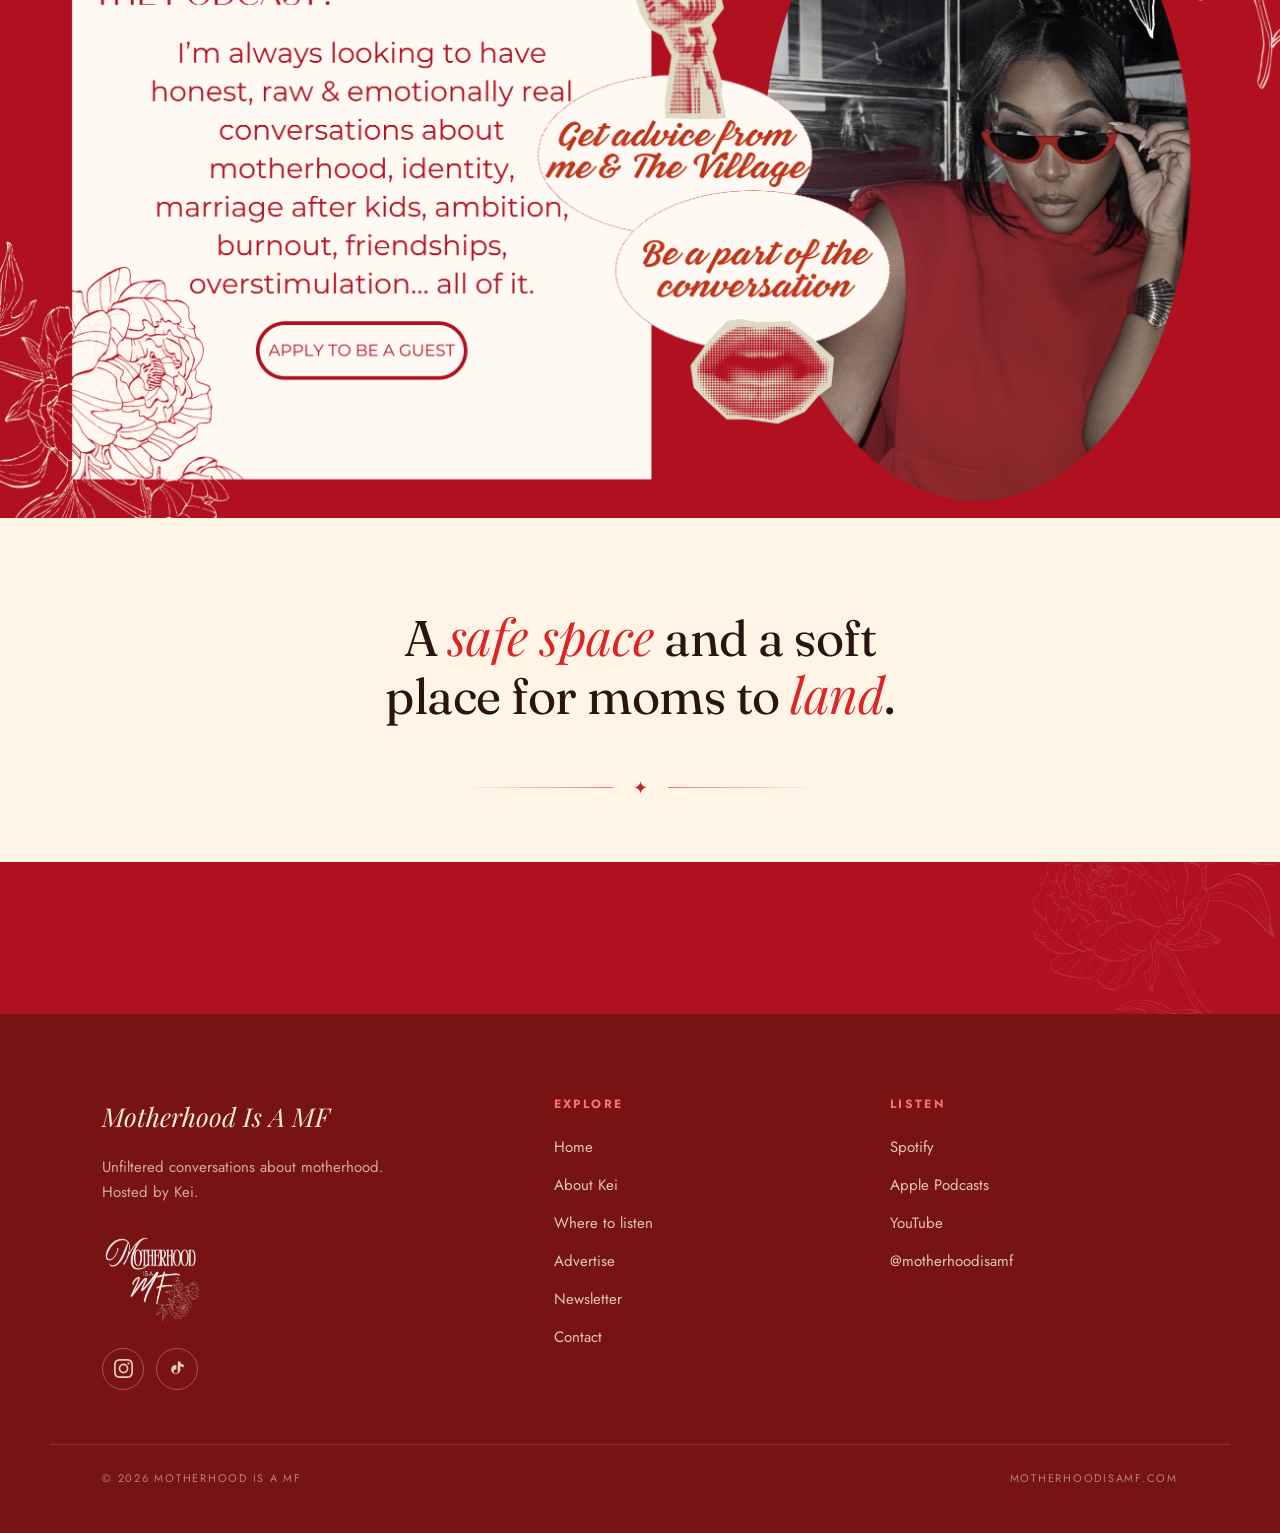
==== commit 9674fa79: "Update index.html" ====
--- a/index.html
+++ b/index.html
@@ -248,7 +248,7 @@
     <h2 class="ed-h" style="font-family: &quot;Playfair Display&quot;"><span style="color:#da2627">Your New Guilt-Free Pleasure</span></h2>
   </div>
   <div class="path-list">
-    <a class="path" data-reveal href="https://open.spotify.com/show/033tnxdGR8PjCCrgBkwU6o" target="_blank" rel="noopener">
+    <a class="path" data-reveal href="https://open.spotify.com/show/033E9nOuhHwhivhr1qKbL1" target="_blank" rel="noopener">
       <span class="num" style="color: rgb(218, 38, 39)">01</span>
       <div class="mid"><h3 style="font-family: &quot;Playfair Display&quot;">Spotify</h3><p>Stream every episode</p></div>
       <span class="go">Listen <span class="ar">→</span></span>
@@ -313,7 +313,7 @@
     </div>
     <div class="col">
       <h4>Listen</h4>
-      <a href="https://open.spotify.com/show/033tnxdGR8PjCCrgBkwU6o" target="_blank" rel="noopener">Spotify</a>
+      <a href="https://open.spotify.com/show/033E9nOuhHwhivhr1qKbL1" target="_blank" rel="noopener">Spotify</a>
       <a href="https://podcasts.apple.com/us/podcast/motherhood-is-a-mf/id1896886957" target="_blank" rel="noopener">Apple Podcasts</a>
       <a href="https://www.youtube.com/@MotherhoodIsAMF" target="_blank" rel="noopener">YouTube</a>
       <a href="https://www.instagram.com/motherhoodisamf/" target="_blank" rel="noopener">@motherhoodisamf</a>
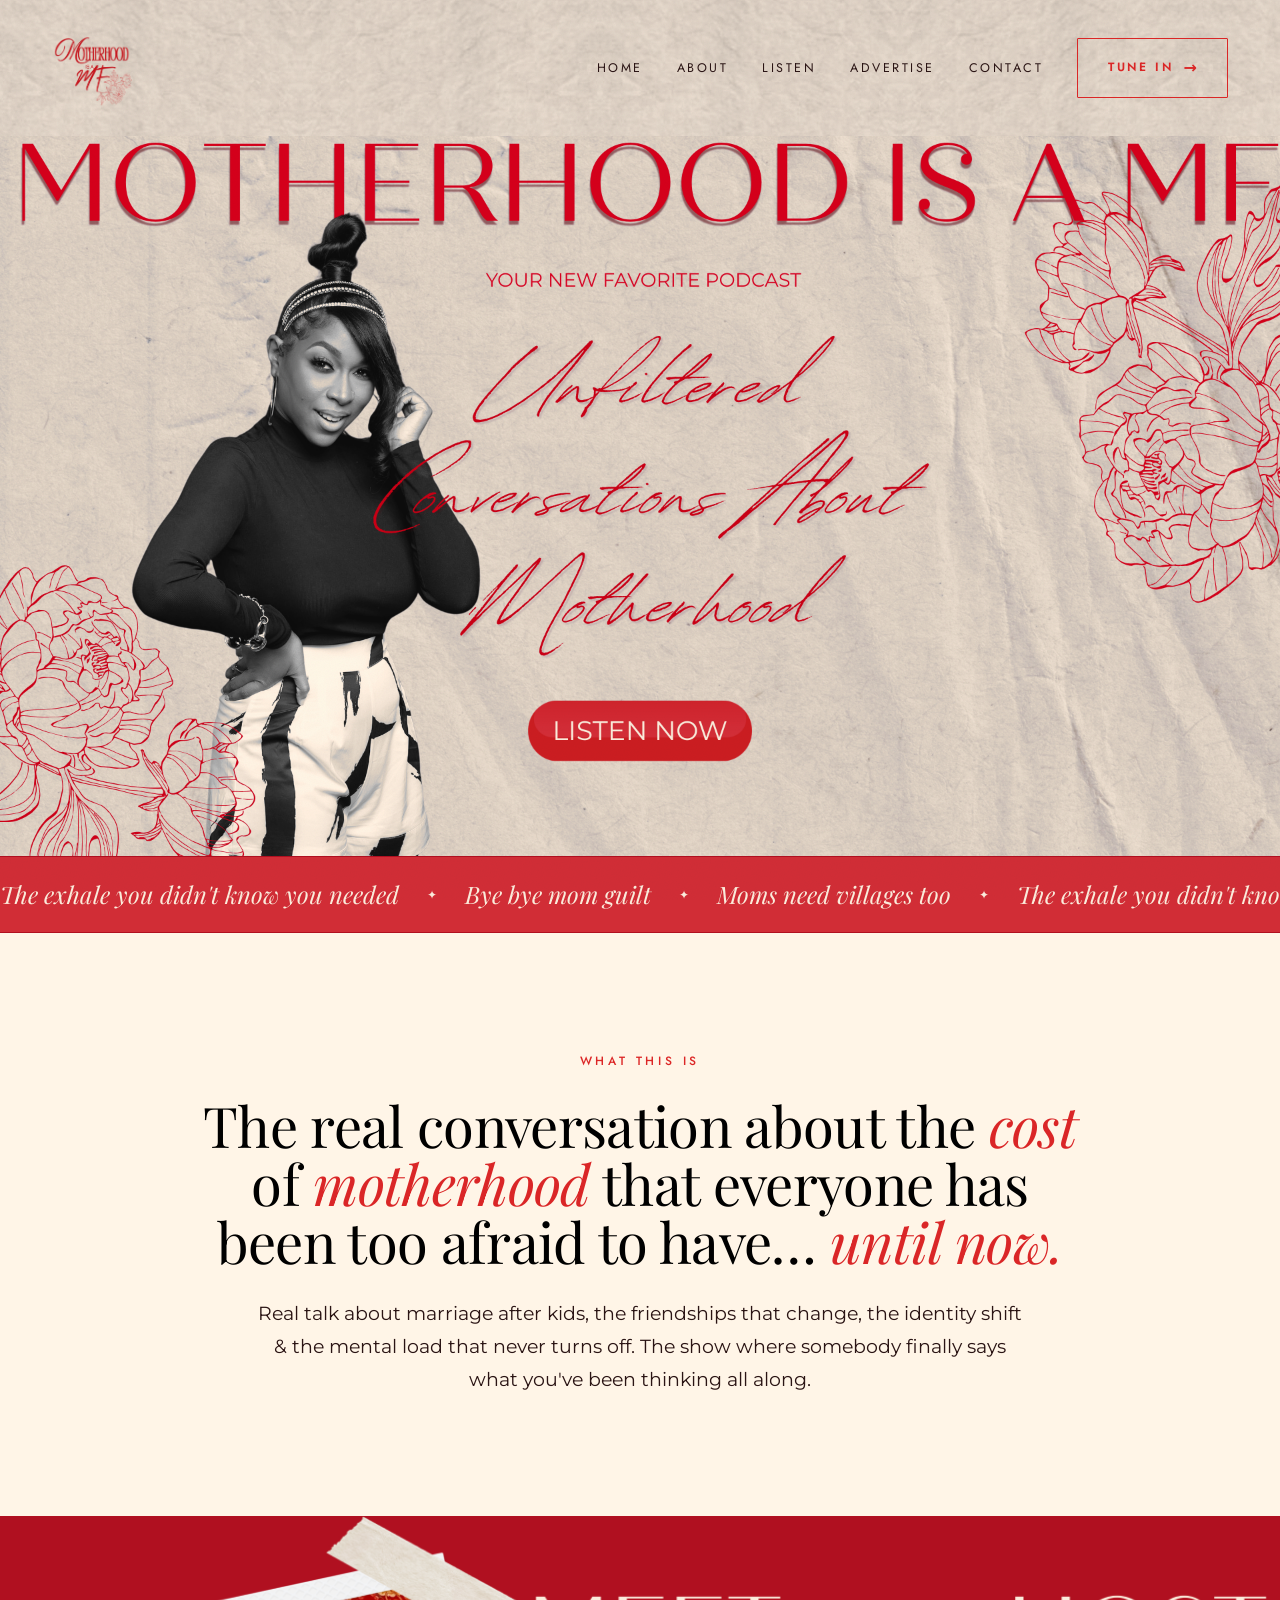
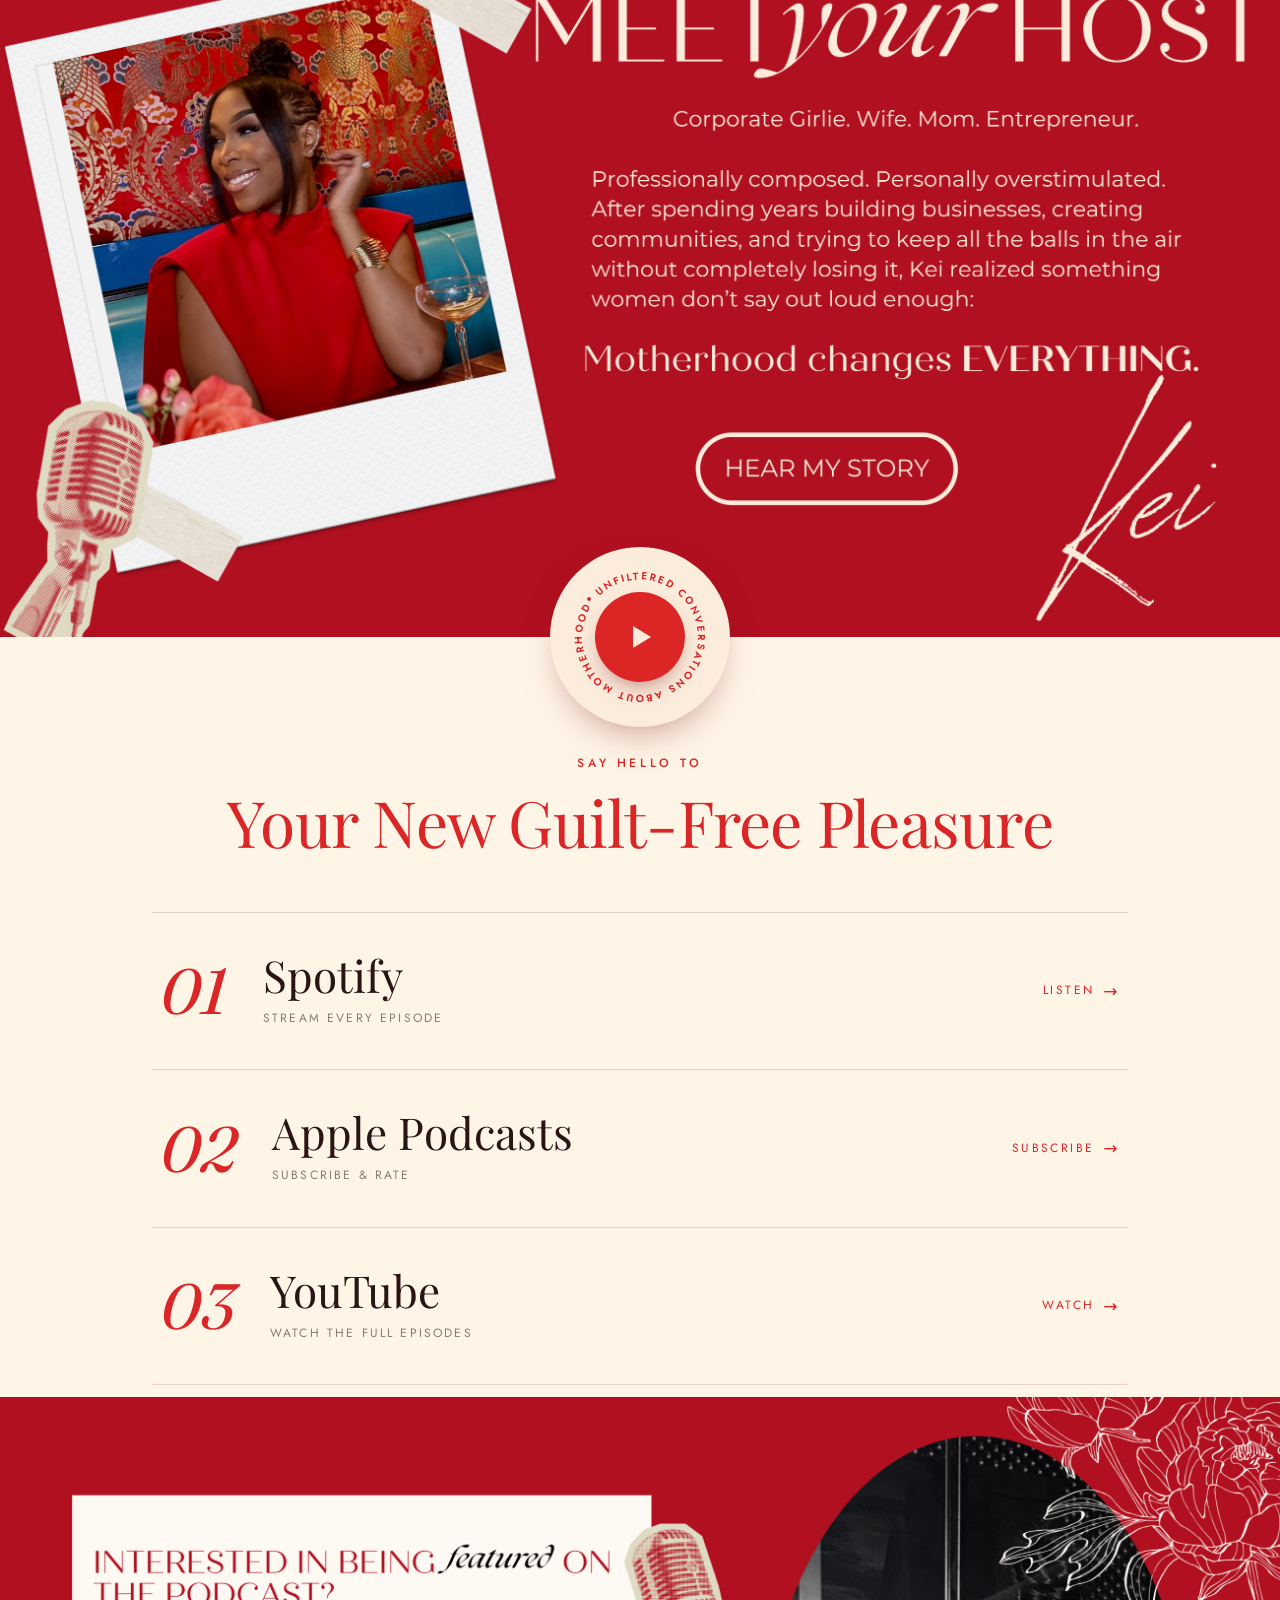
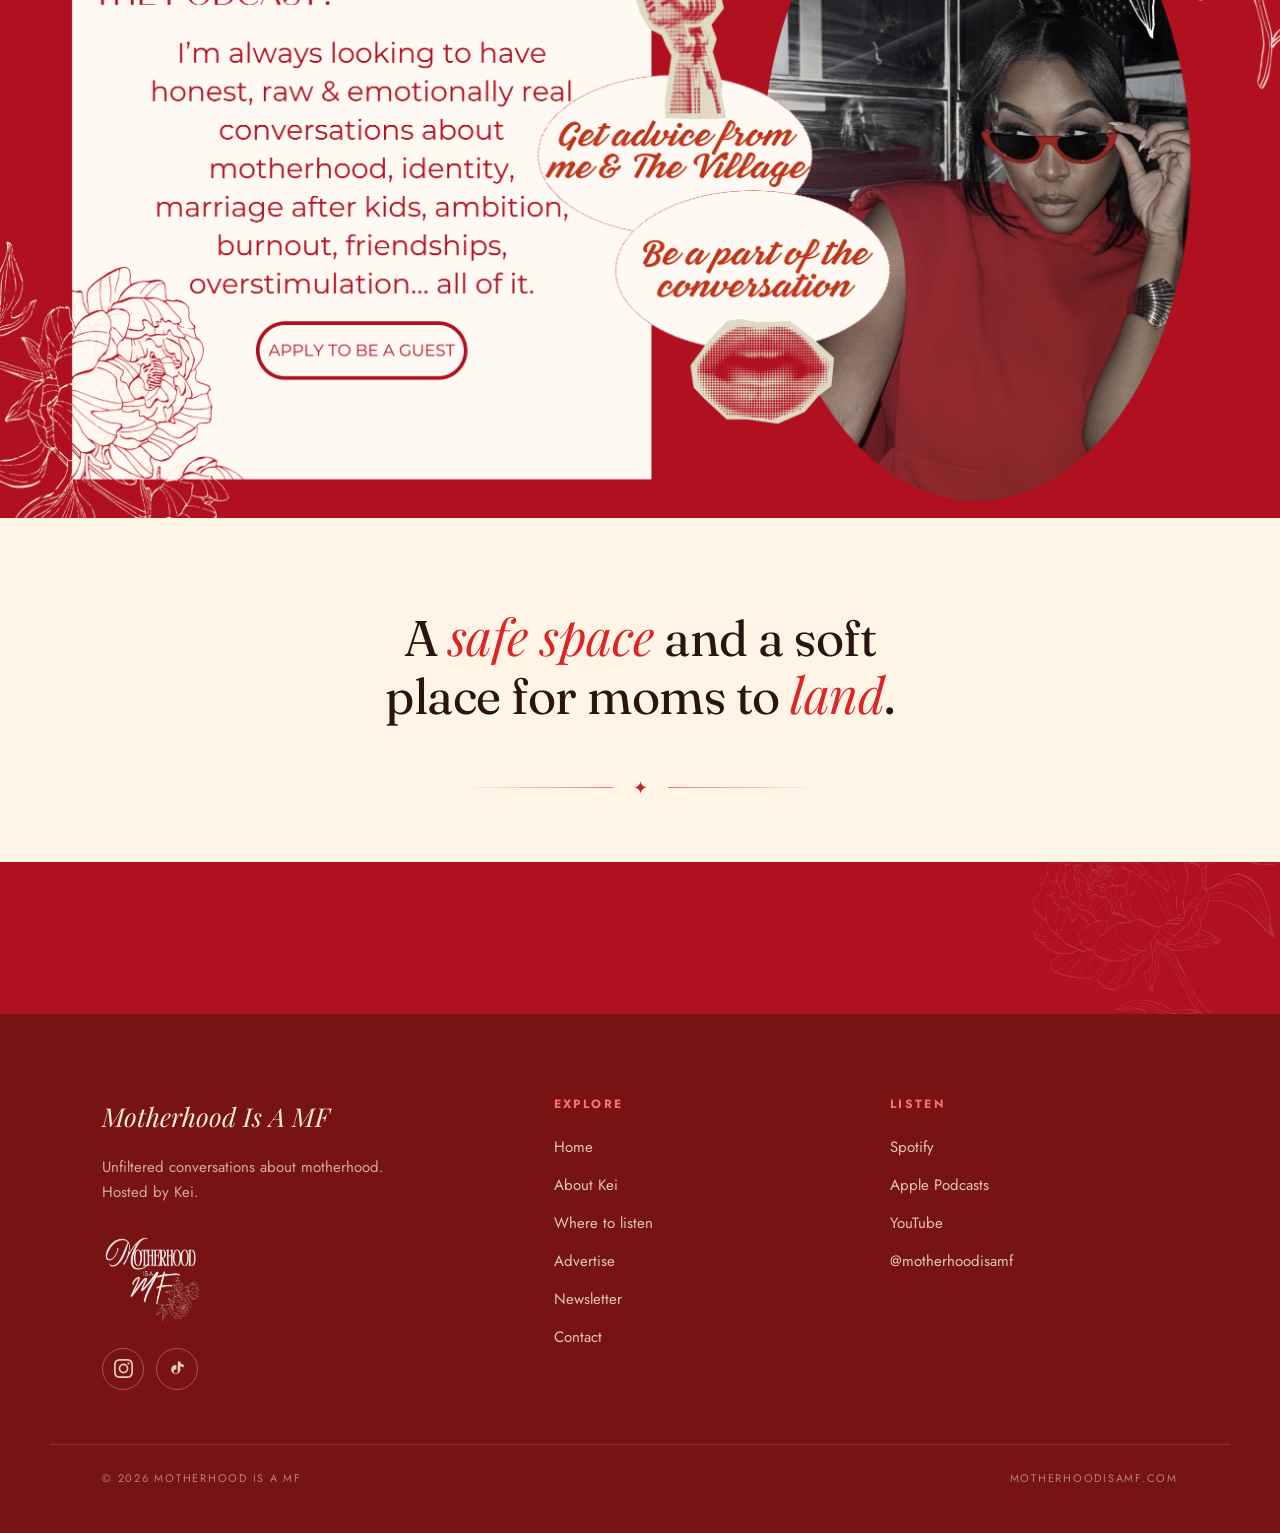
==== commit 1292fd27: "Update index.html" ====
--- a/index.html
+++ b/index.html
@@ -172,6 +172,8 @@
 <link id="gfont-Dancing-Script" rel="stylesheet" href="https://fonts.googleapis.com/css2?family=Dancing+Script:wght@300;400;500;600;700&amp;display=swap">
 <link id="gfont-Montserrat" rel="stylesheet" href="https://fonts.googleapis.com/css2?family=Montserrat:wght@300;400;500;600;700&amp;display=swap">
 <link id="gfont-Poppins" rel="stylesheet" href="https://fonts.googleapis.com/css2?family=Poppins:wght@300;400;500;600;700&amp;display=swap">
+
+  <!-- Meta Pixel Code --><script>!function(f,b,e,v,n,t,s){if(f.fbq)return;n=f.fbq=function(){n.callMethod?n.callMethod.apply(n,arguments):n.queue.push(arguments)};if(!f._fbq)f._fbq=n;n.push=n;n.loaded=!0;n.version='2.0';n.queue=[];t=b.createElement(e);t.async=!0;t.src=v;s=b.getElementsByTagName(e)[0];s.parentNode.insertBefore(t,s)}(window,document,'script','https://connect.facebook.net/en_US/fbevents.js'); fbq('init', '1519820466497083'); fbq('track', 'PageView');</script><noscript> <img height="1" width="1" src="https://www.facebook.com/tr?id=1519820466497083&ev=PageView&noscript=1"/></noscript><!-- End Meta Pixel Code -->
 </head>
 <body class="ed" style="background-color: rgba(255, 243, 226, 0.58)">
 <div class="grain"></div>
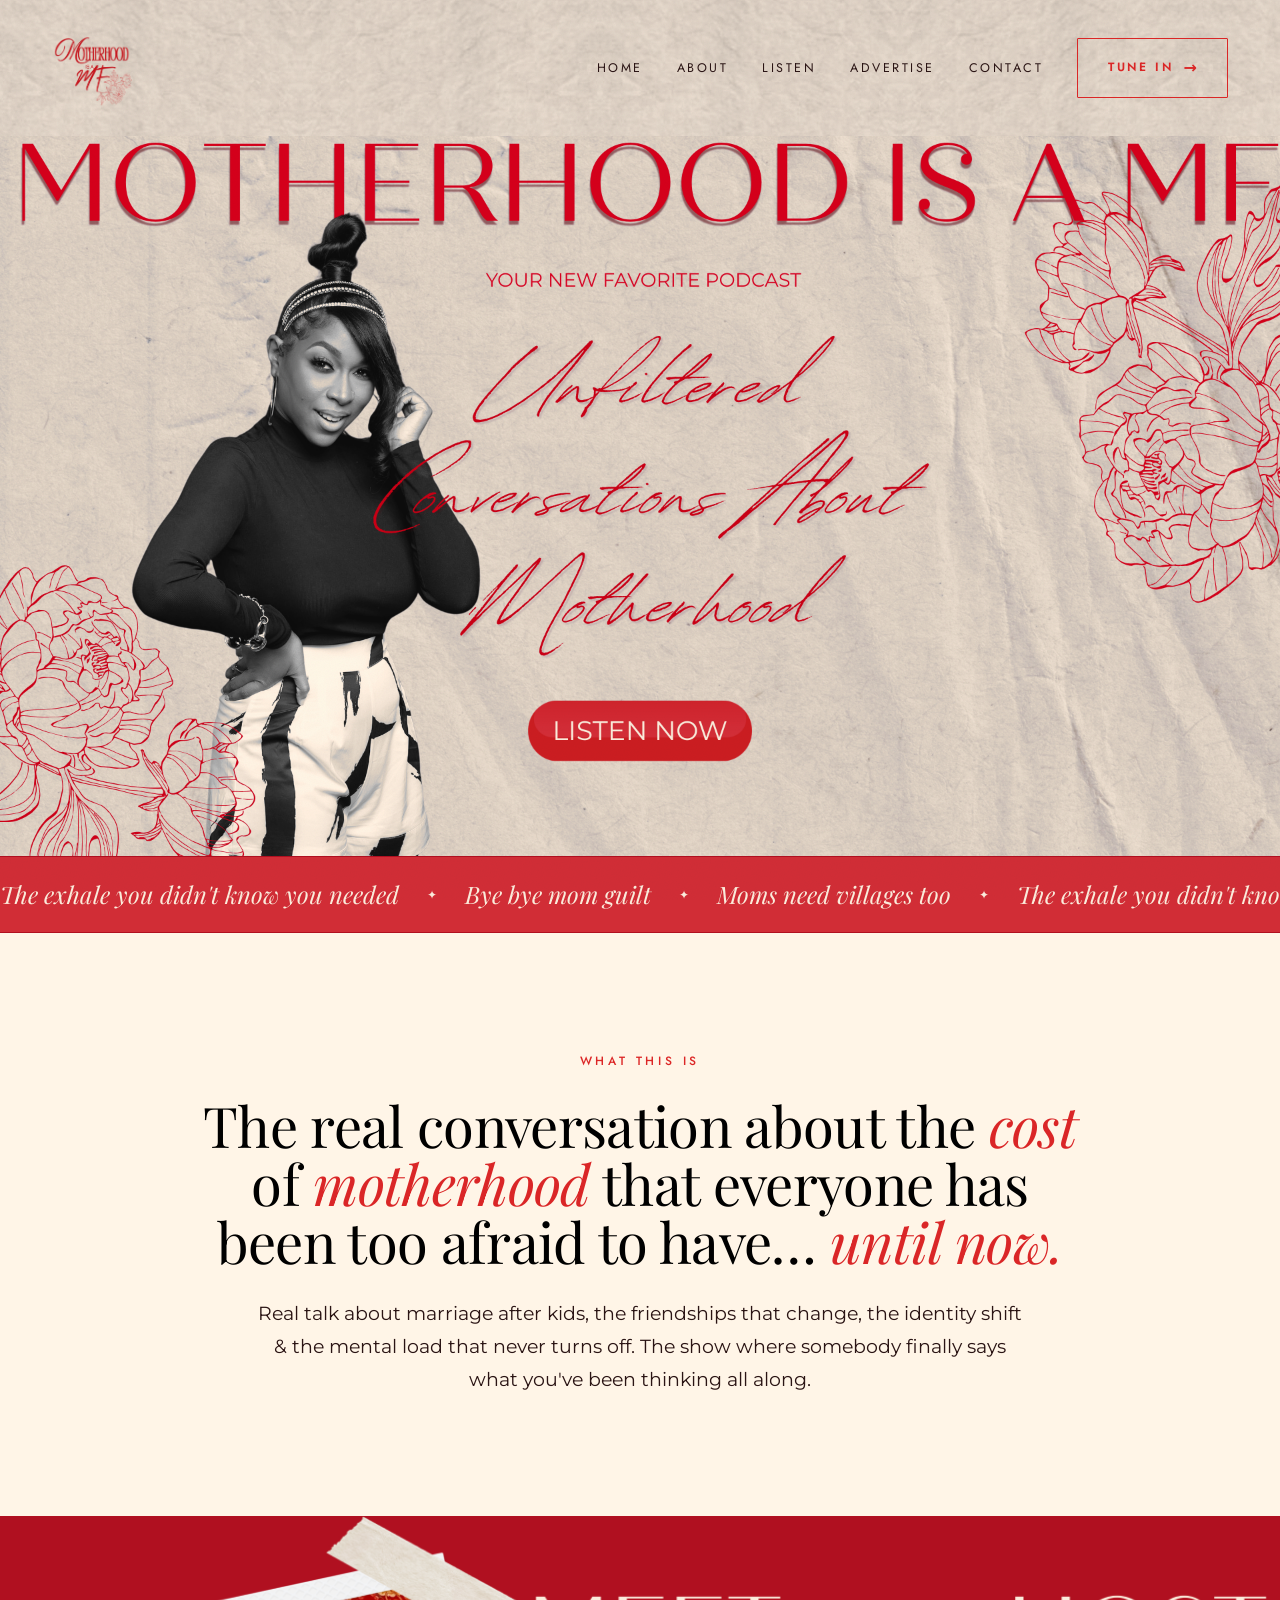
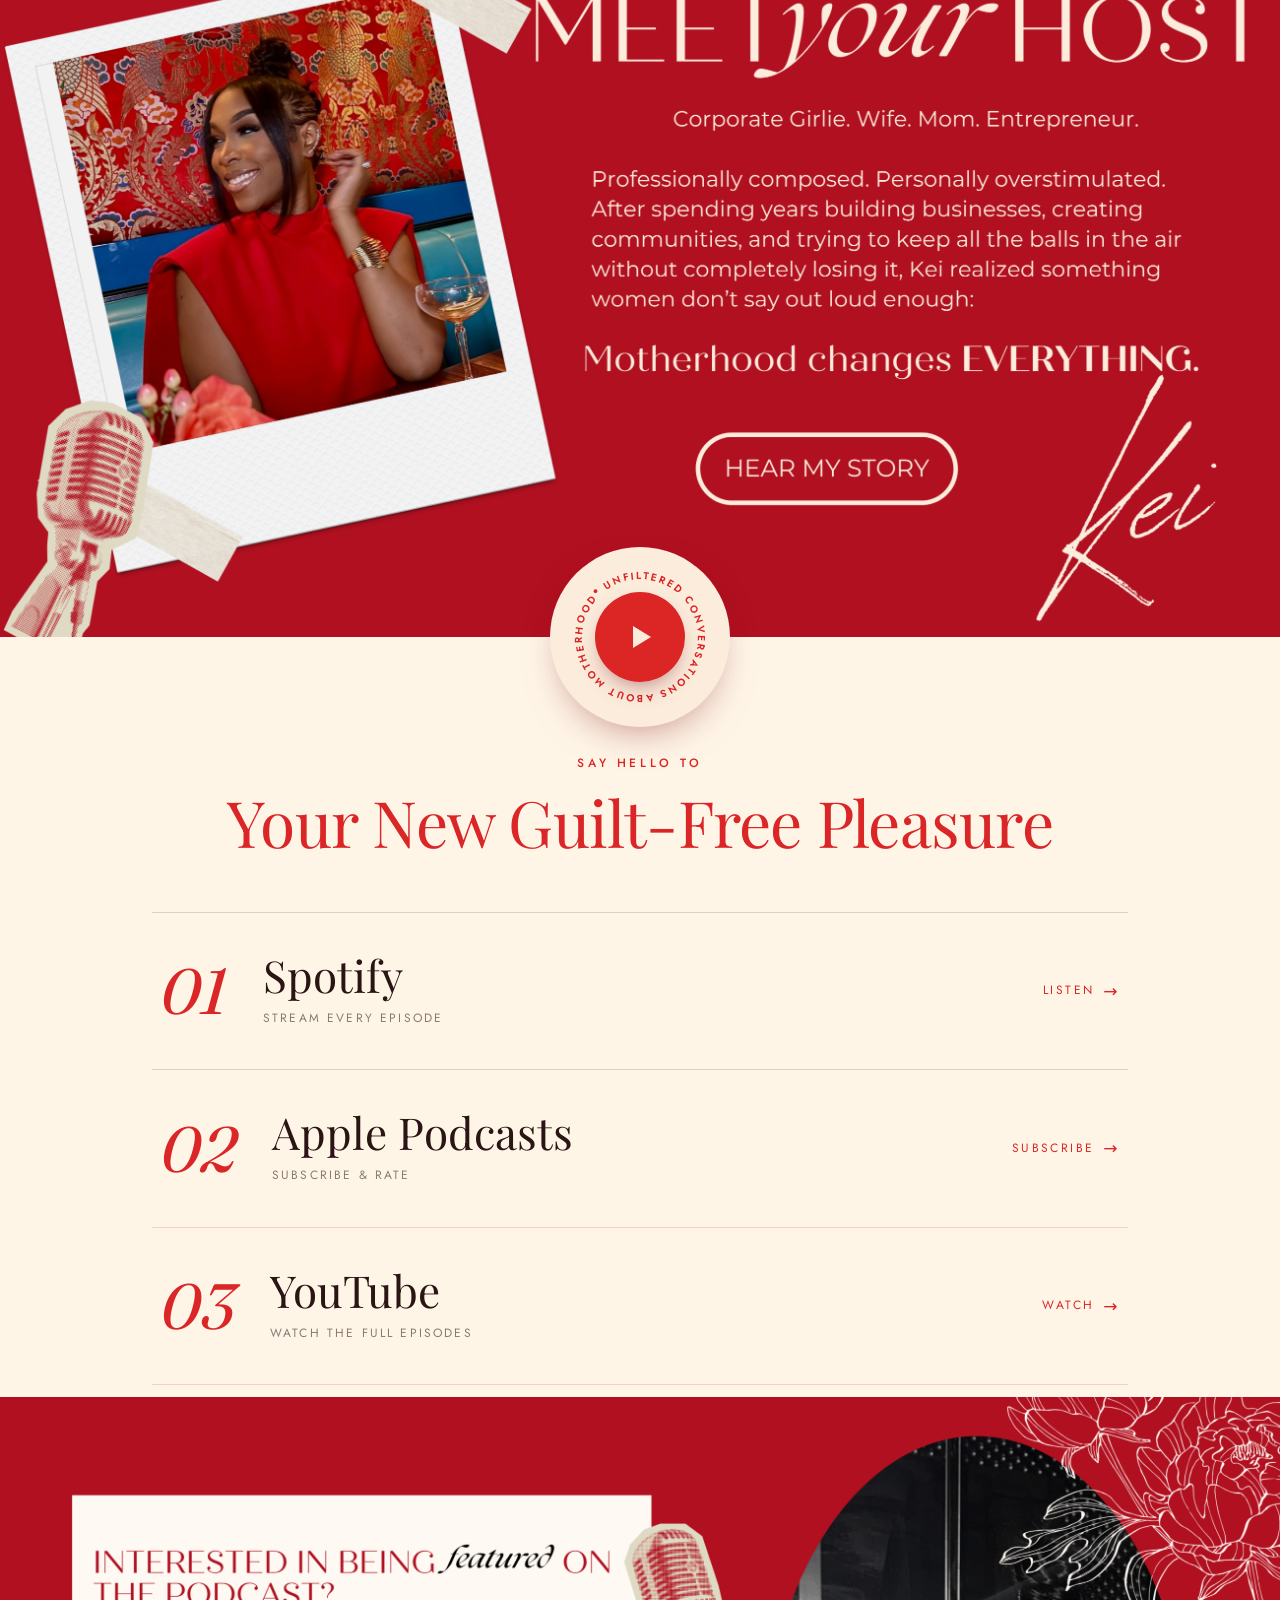
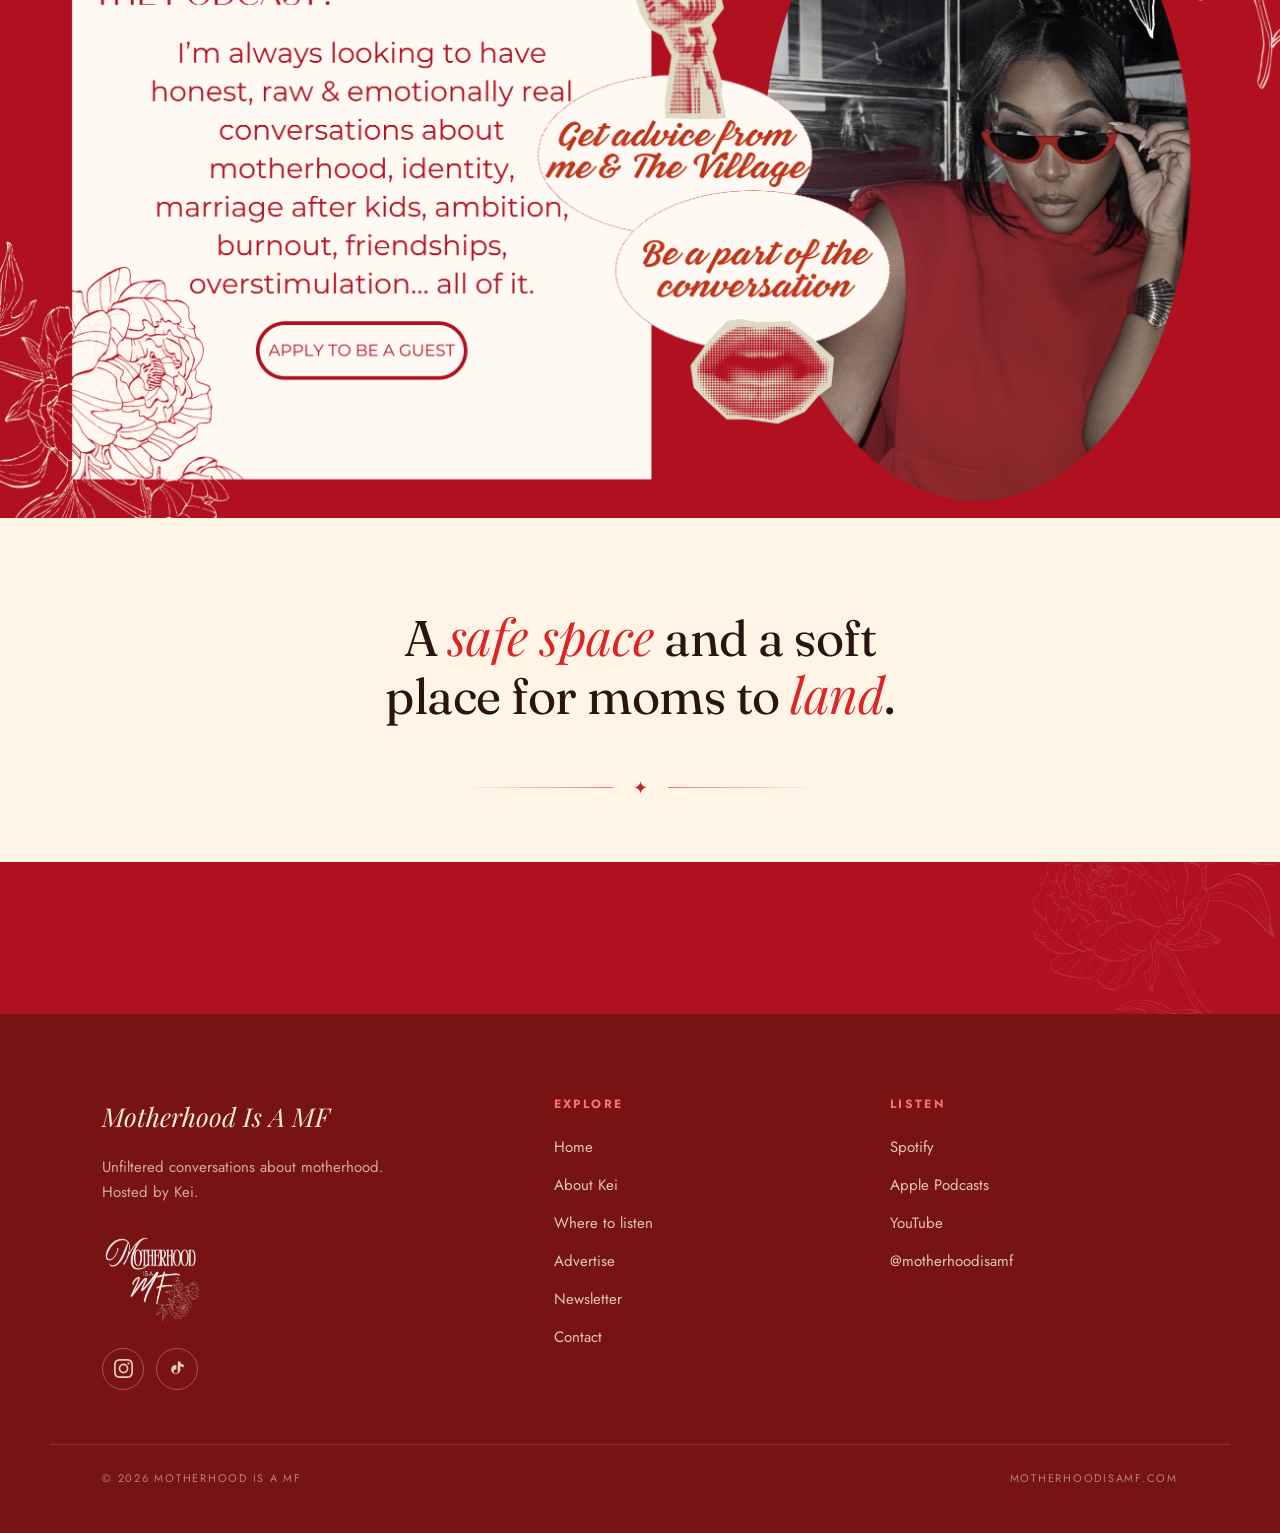
==== commit 8e66640a: "Update index.html" ====
--- a/index.html
+++ b/index.html
@@ -1,6 +1,7 @@
 <!DOCTYPE html>
 <html lang="en">
 <head>
+<script defer src="https://cloud.umami.is/script.js" data-website-id="4ea47a8e-e74f-479a-9fc8-c994752c54be"></script>
 <meta charset="UTF-8" />
 <meta name="viewport" content="width=device-width, initial-scale=1.0" />
 <title>Motherhood Is A MF — Unfiltered Conversations About Motherhood</title>
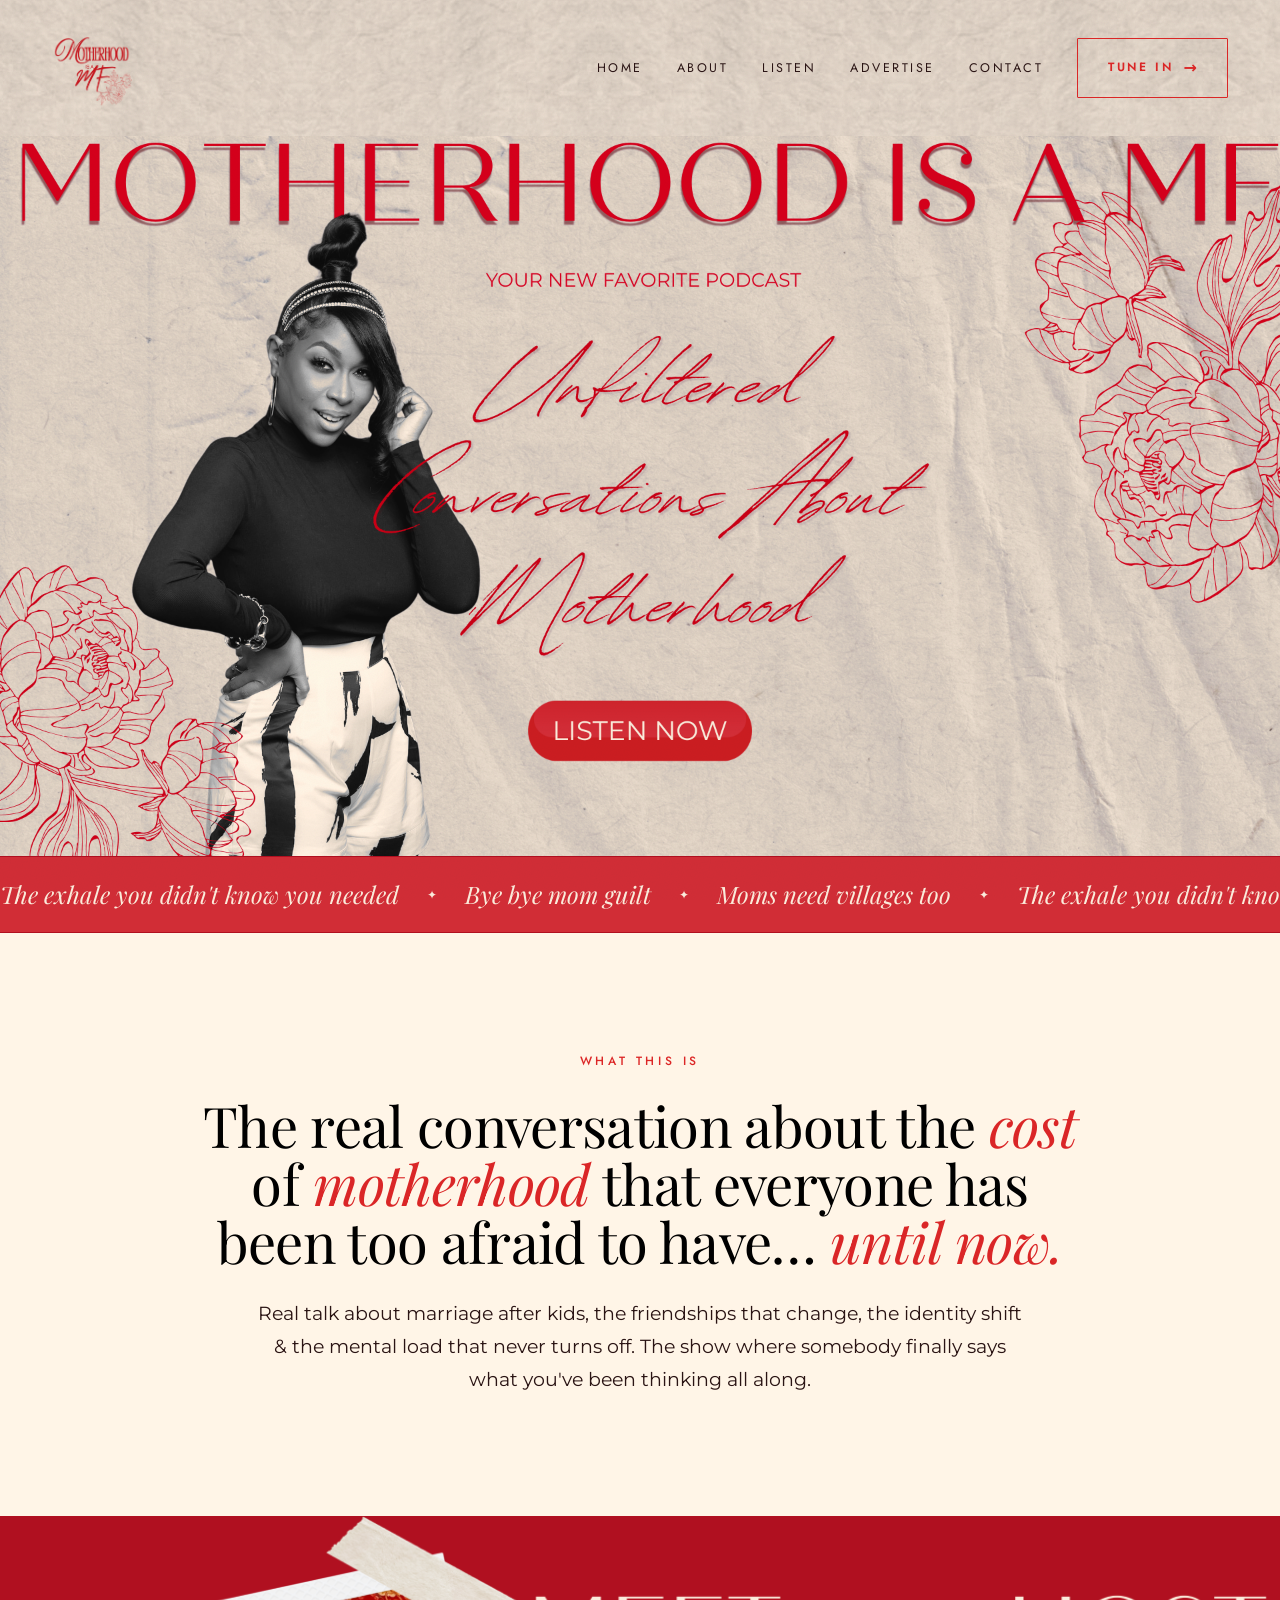
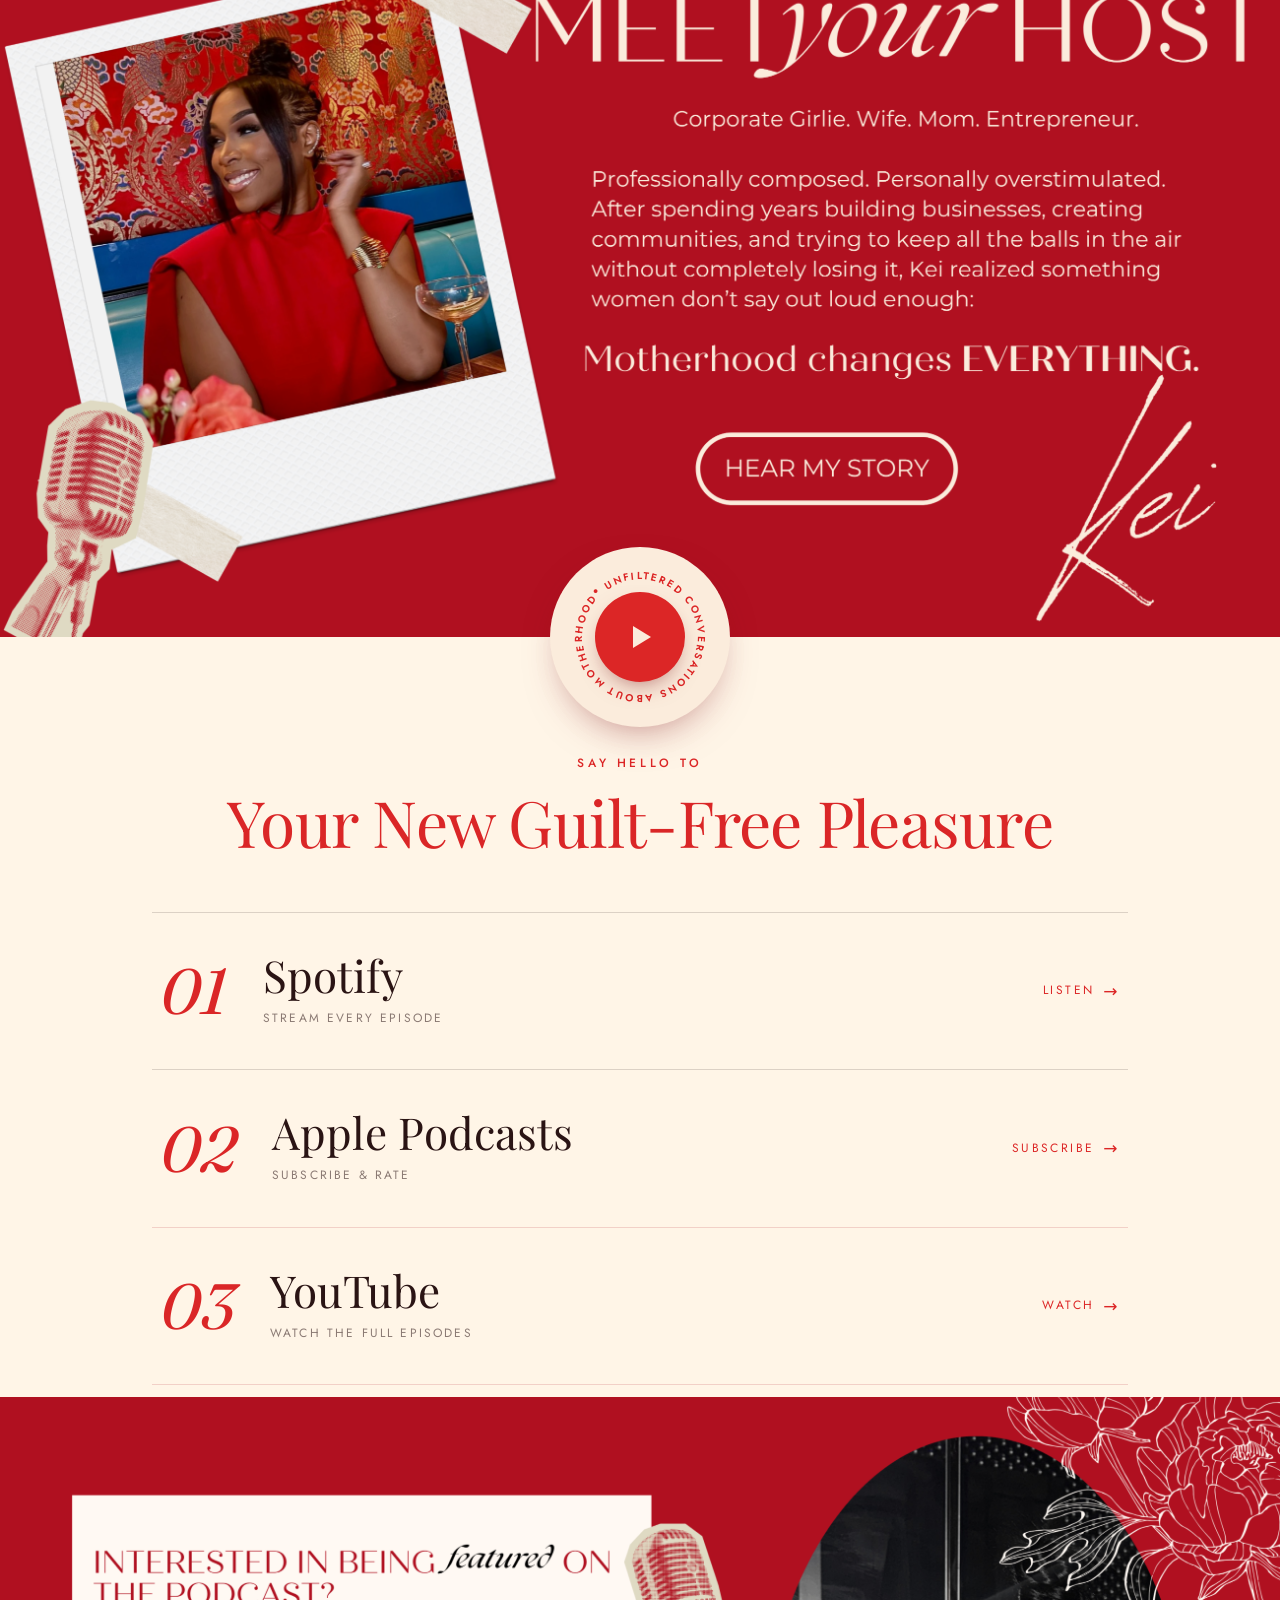
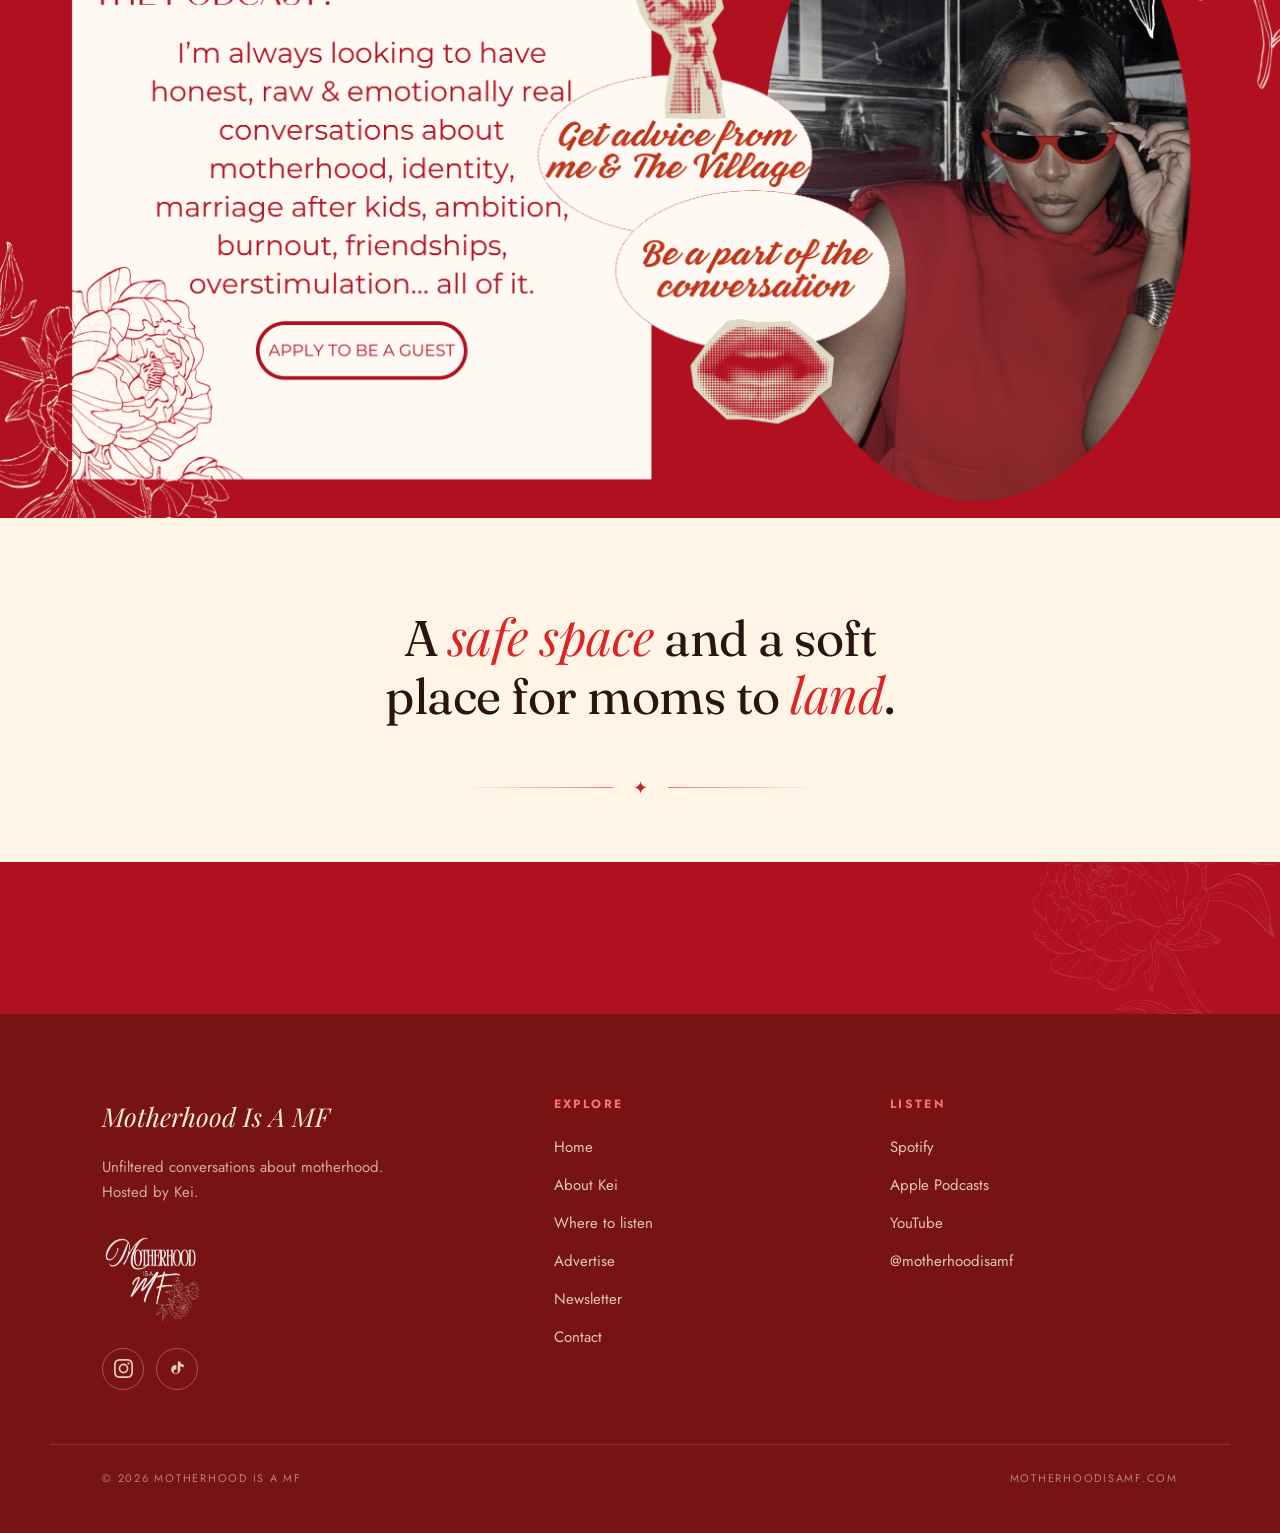
==== commit feb922a2: "Update index.html" ====
--- a/index.html
+++ b/index.html
@@ -1,6 +1,7 @@
 <!DOCTYPE html>
 <html lang="en">
 <head>
+  <meta name="p:domain_verify" content="bd4b18e31950f6dee23360cb1263f016"/>
 <script defer src="https://cloud.umami.is/script.js" data-website-id="4ea47a8e-e74f-479a-9fc8-c994752c54be"></script>
 <meta charset="UTF-8" />
 <meta name="viewport" content="width=device-width, initial-scale=1.0" />
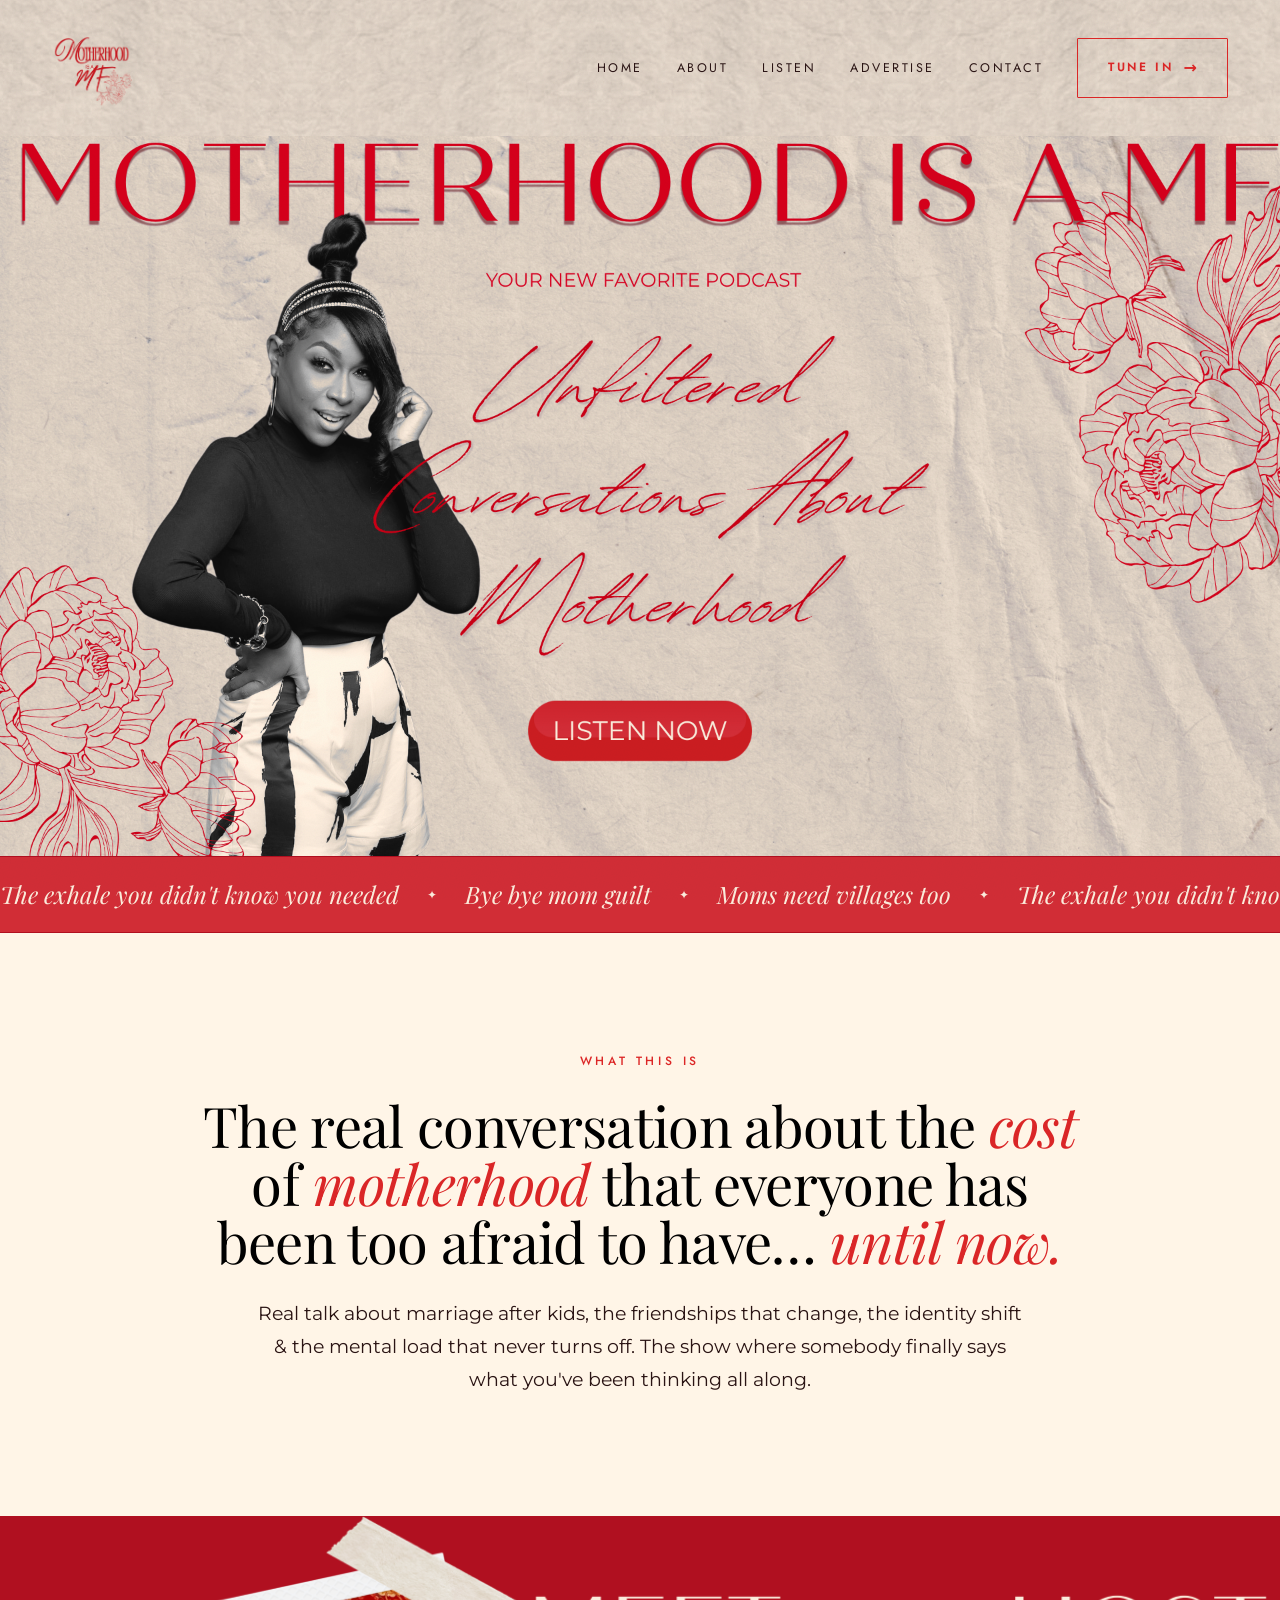
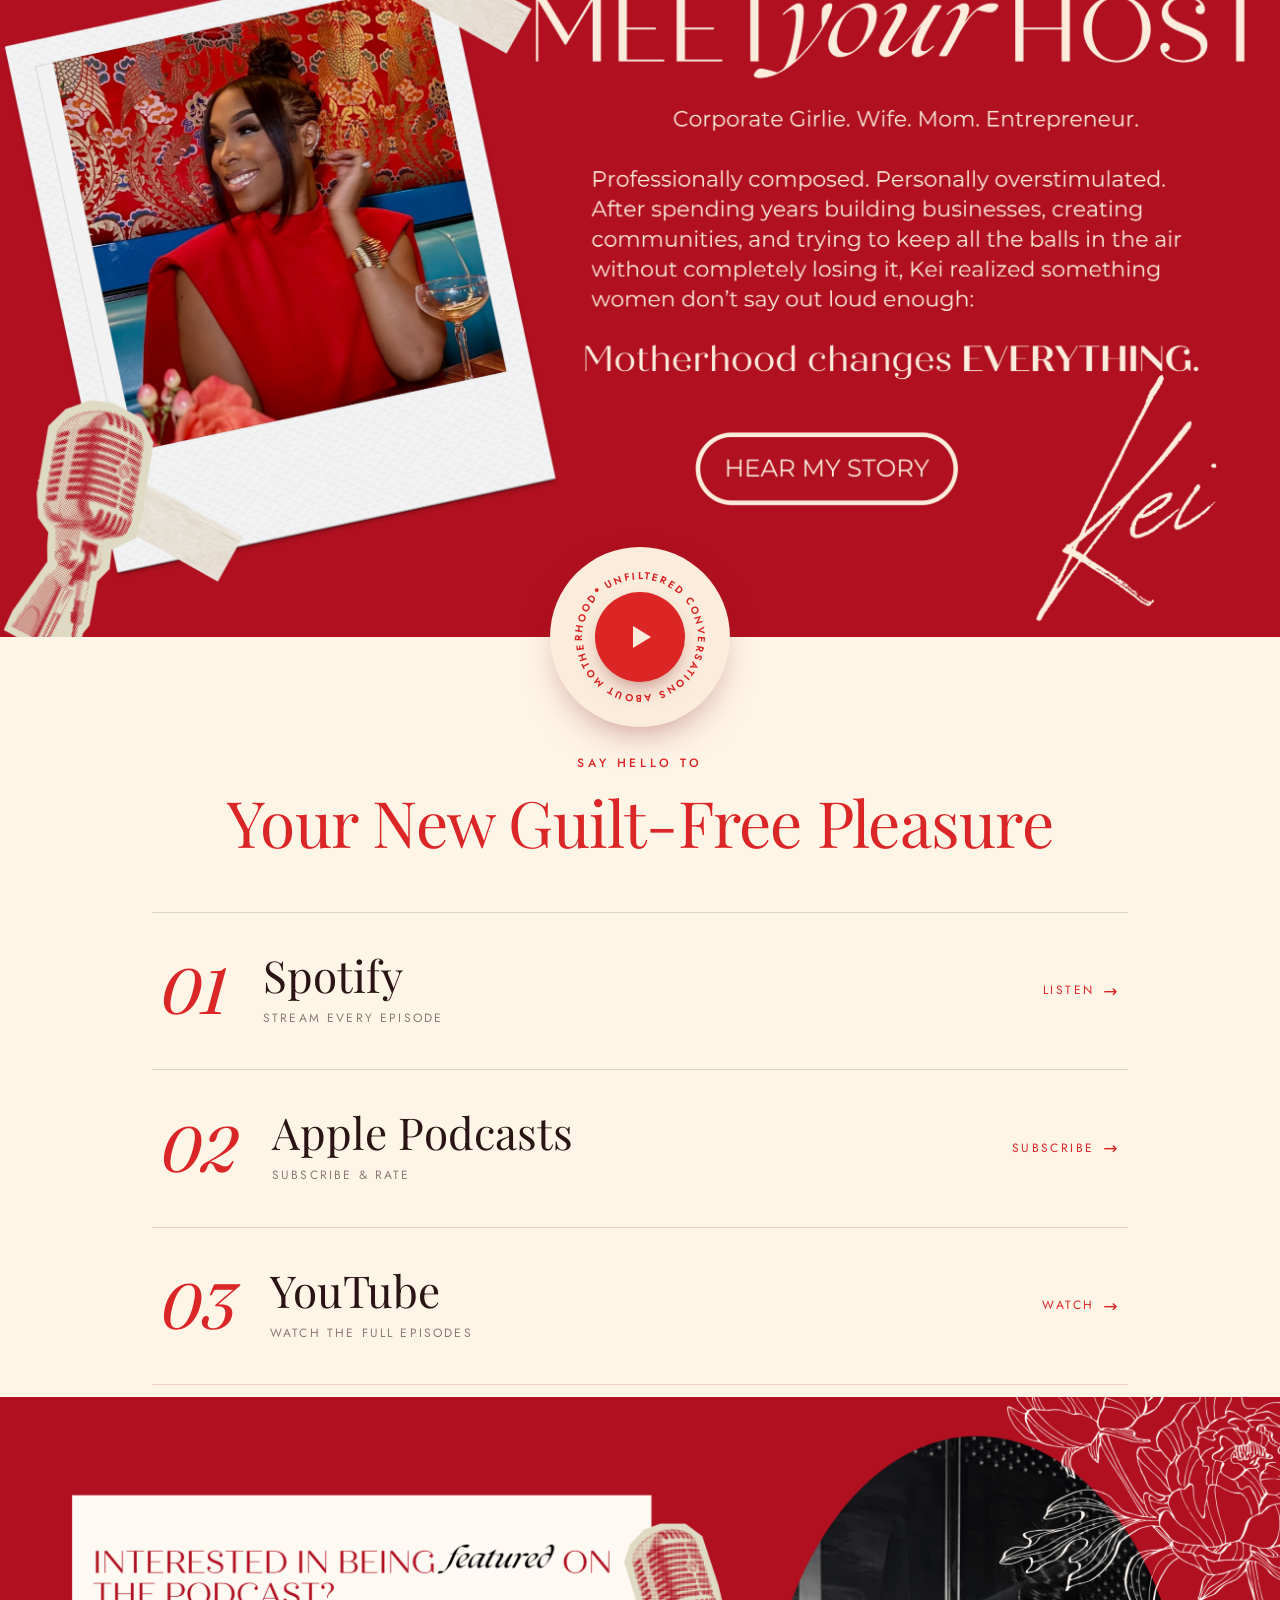
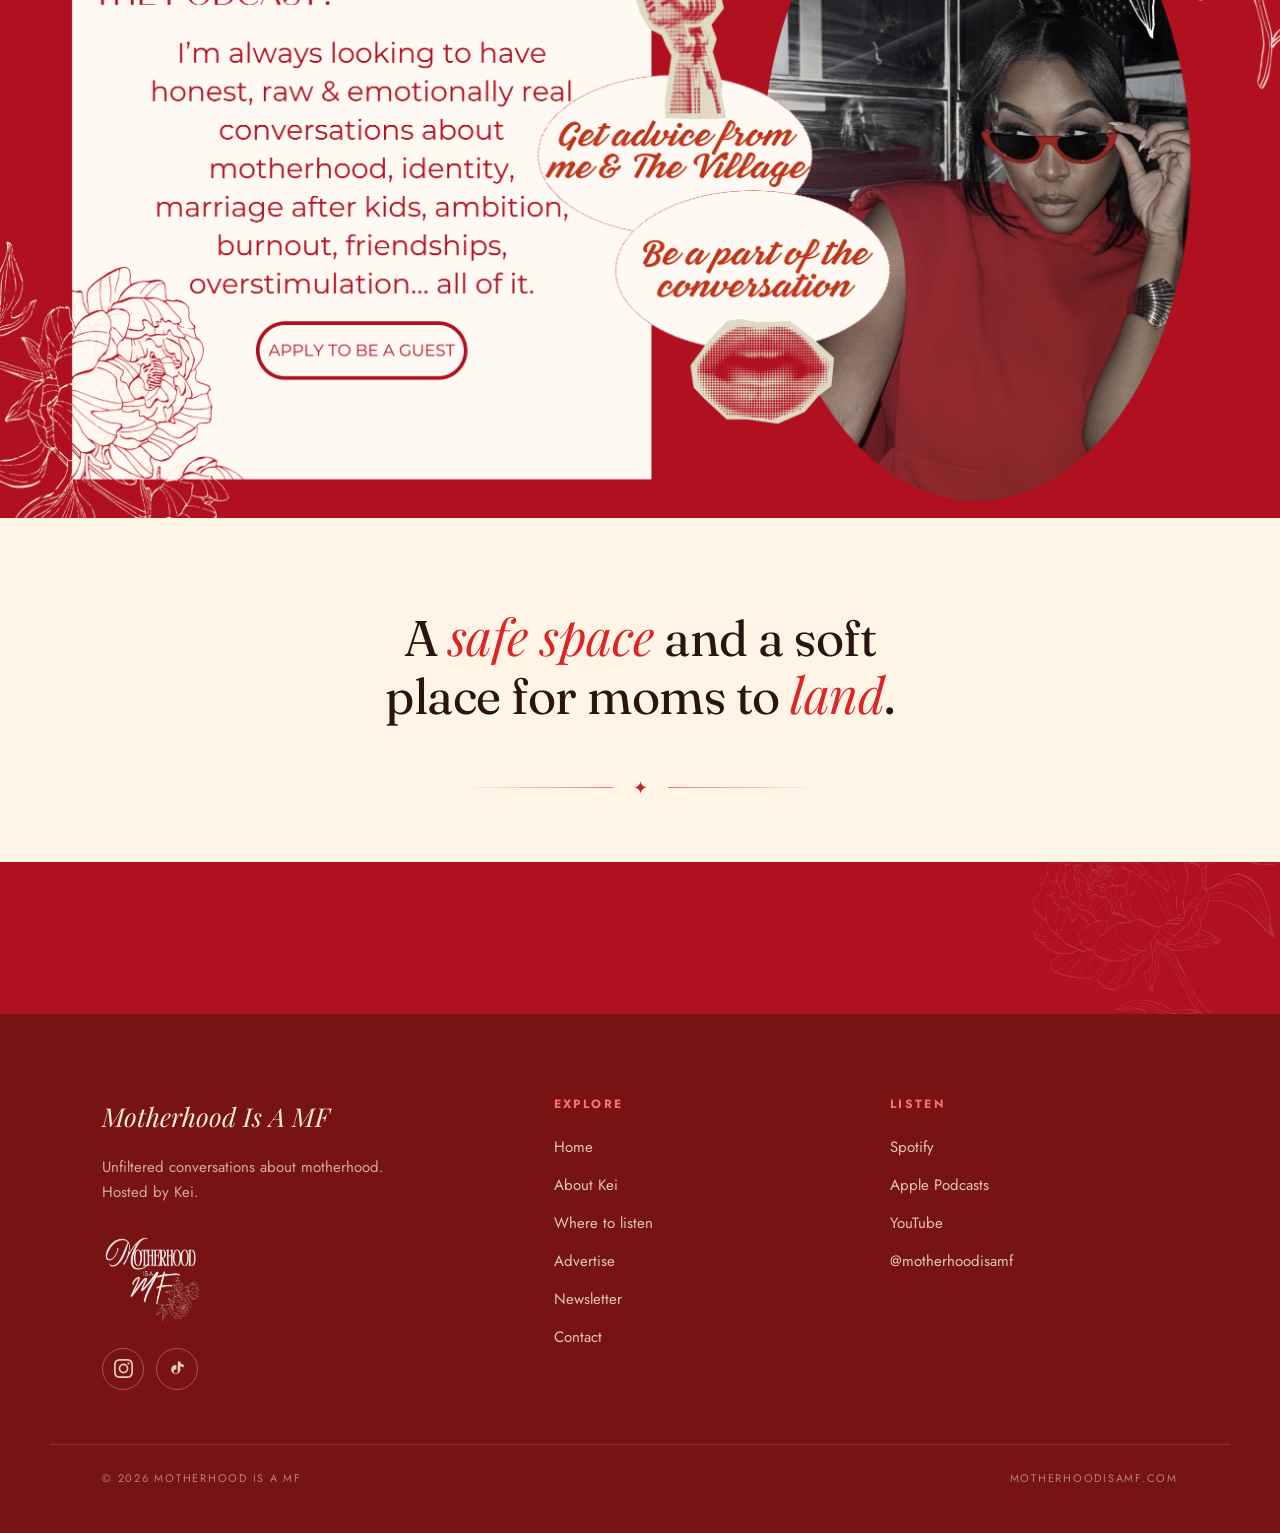
==== commit 6072b95f: "Update index.html" ====
--- a/index.html
+++ b/index.html
@@ -1,7 +1,7 @@
 <!DOCTYPE html>
 <html lang="en">
 <head>
-  <meta name="p:domain_verify" content="bd4b18e31950f6dee23360cb1263f016"/>
+<meta name="p:domain_verify" content="bd4b18e31950f6dee23360cb1263f016"/>
 <script defer src="https://cloud.umami.is/script.js" data-website-id="4ea47a8e-e74f-479a-9fc8-c994752c54be"></script>
 <meta charset="UTF-8" />
 <meta name="viewport" content="width=device-width, initial-scale=1.0" />
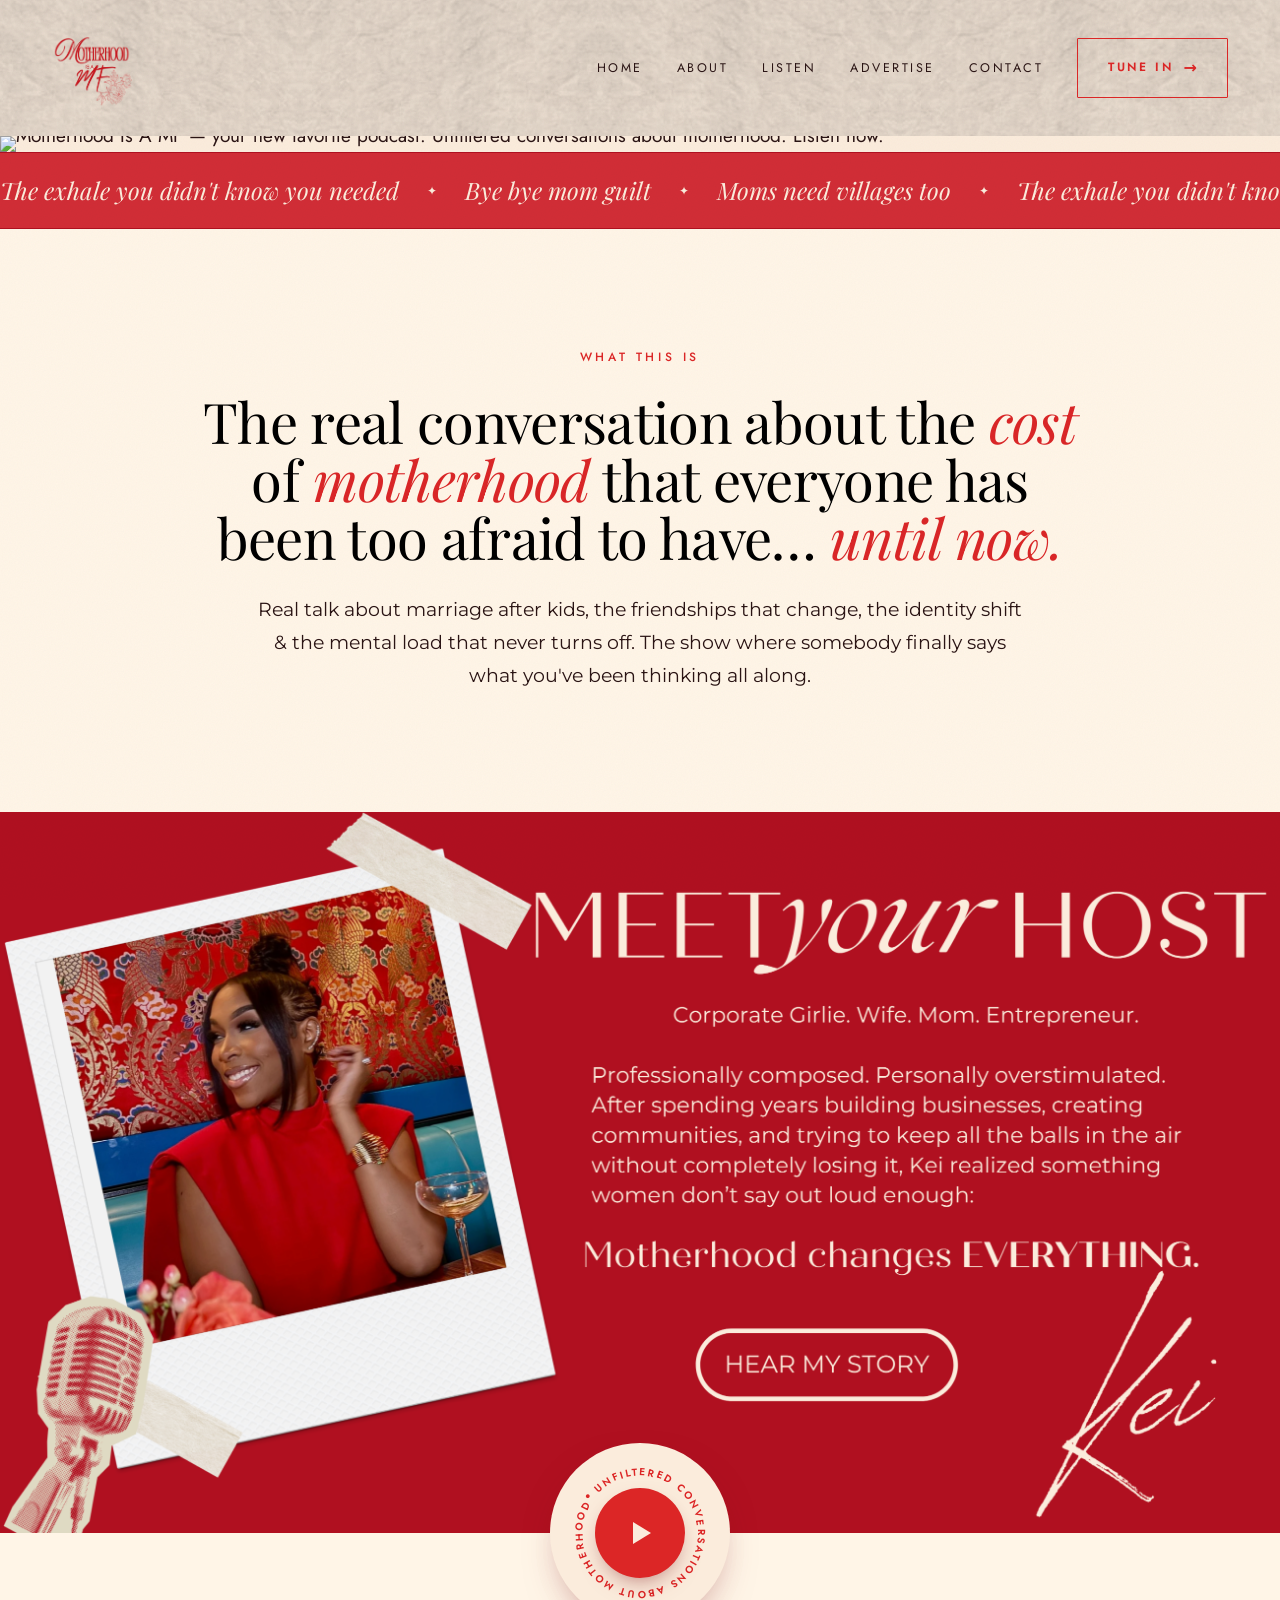
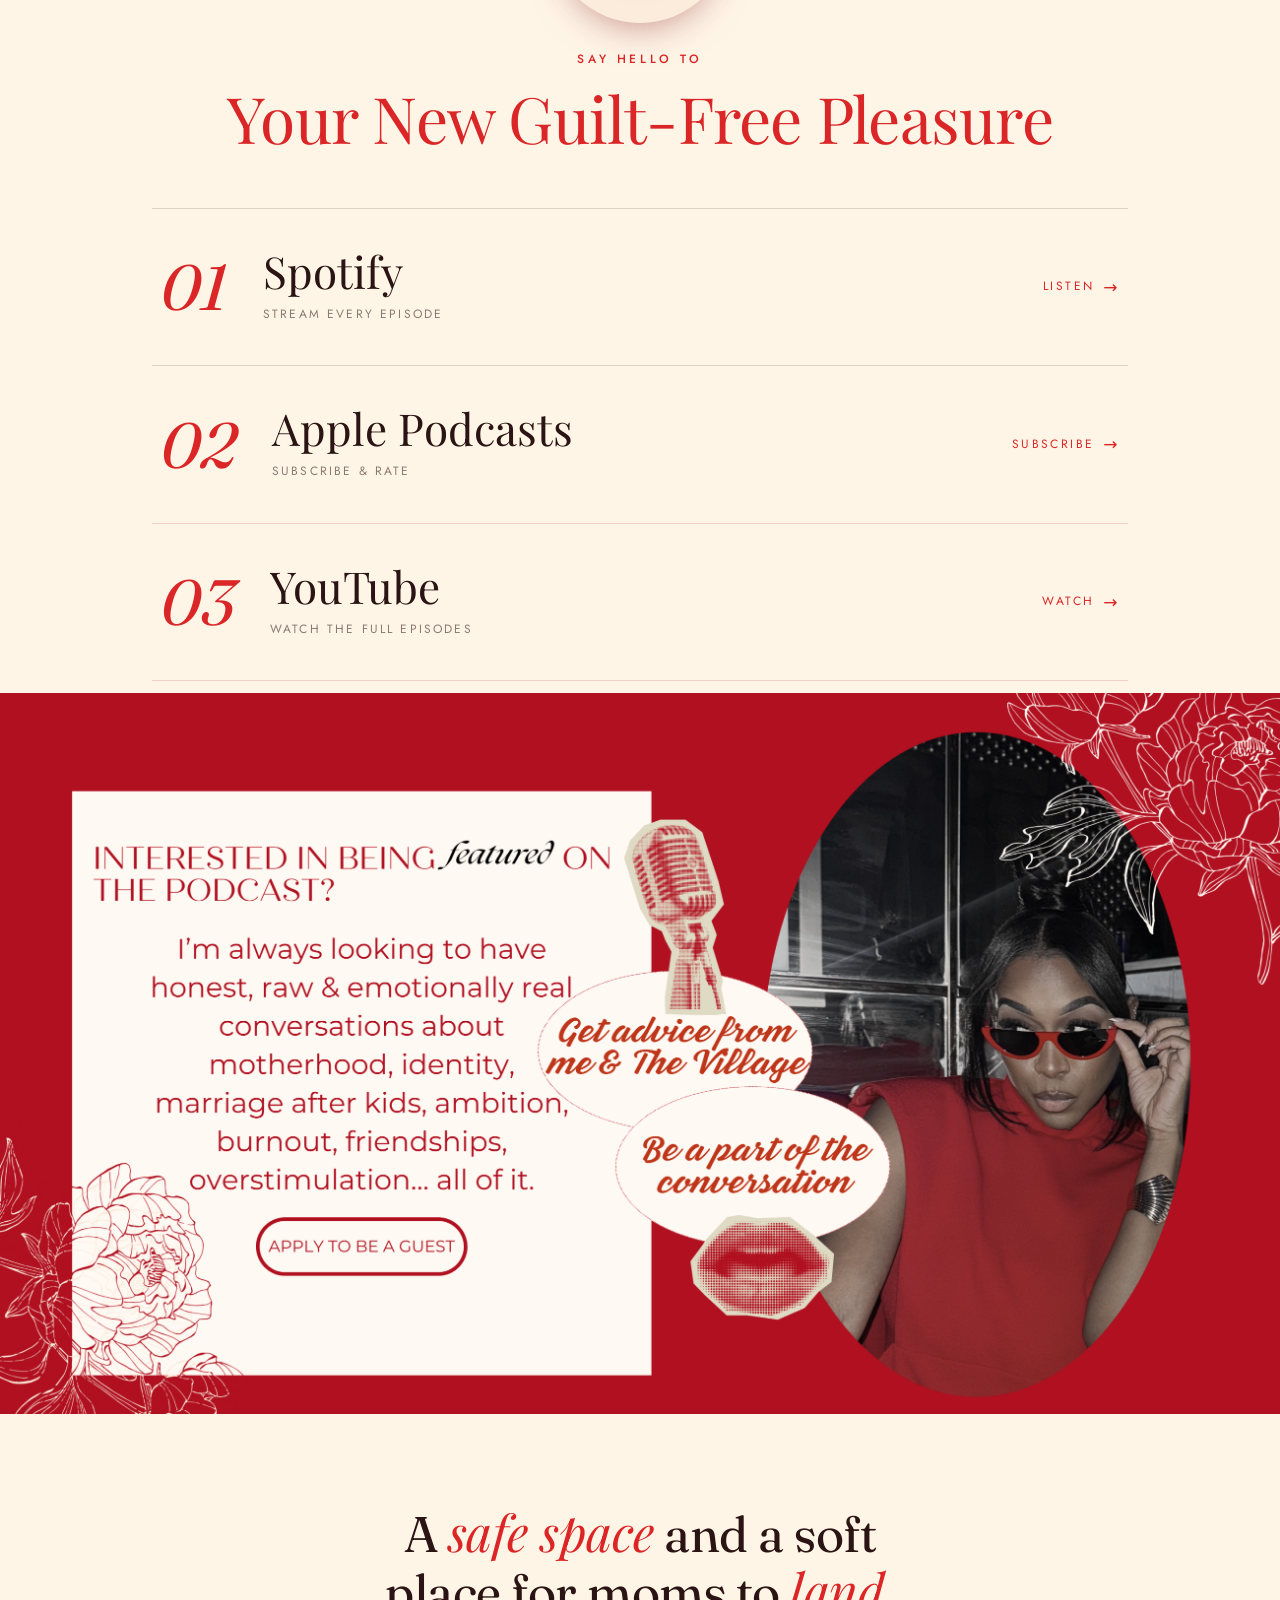
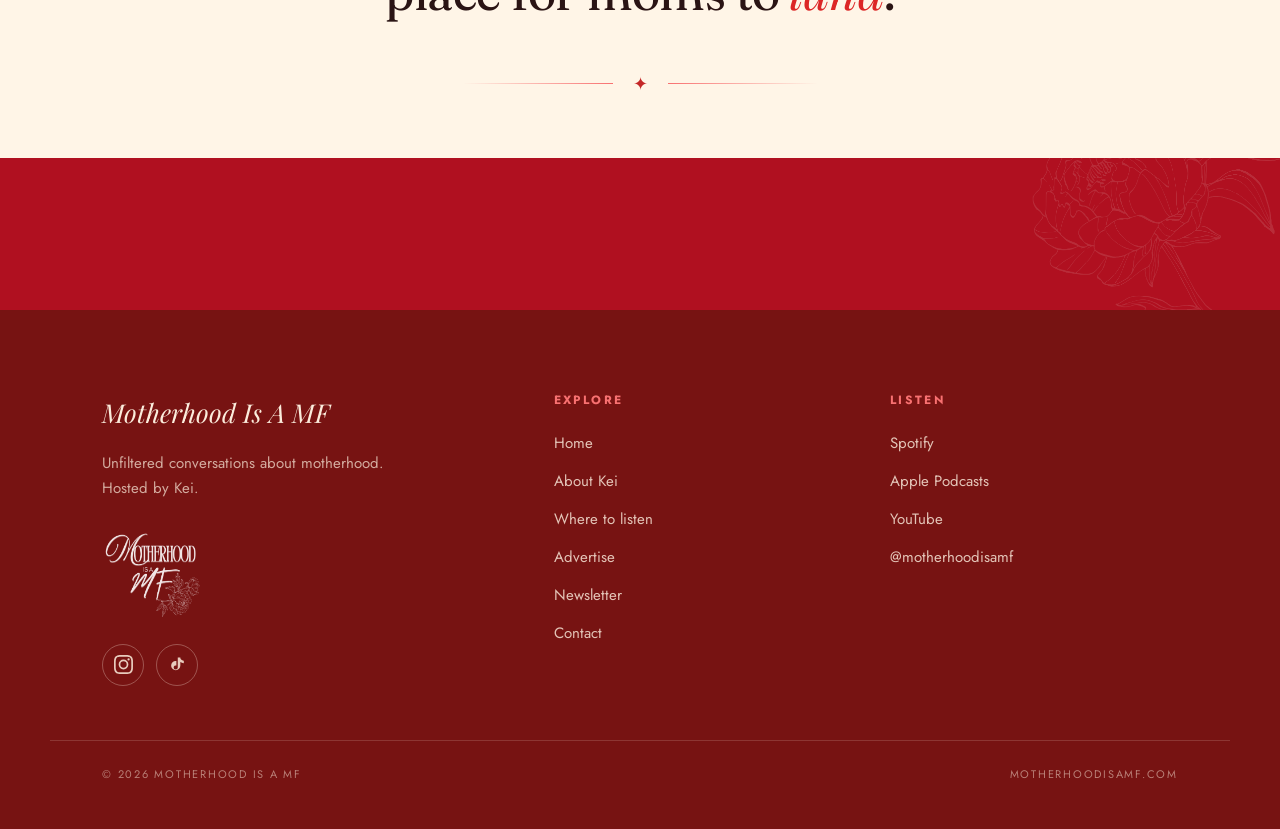
==== commit 33d4090e: "Add files via upload" ====
--- a/index.html
+++ b/index.html
@@ -1,8 +1,6 @@
 <!DOCTYPE html>
 <html lang="en">
 <head>
-<meta name="p:domain_verify" content="bd4b18e31950f6dee23360cb1263f016"/>
-<script defer src="https://cloud.umami.is/script.js" data-website-id="4ea47a8e-e74f-479a-9fc8-c994752c54be"></script>
 <meta charset="UTF-8" />
 <meta name="viewport" content="width=device-width, initial-scale=1.0" />
 <title>Motherhood Is A MF — Unfiltered Conversations About Motherhood</title>
@@ -174,8 +172,6 @@
 <link id="gfont-Dancing-Script" rel="stylesheet" href="https://fonts.googleapis.com/css2?family=Dancing+Script:wght@300;400;500;600;700&amp;display=swap">
 <link id="gfont-Montserrat" rel="stylesheet" href="https://fonts.googleapis.com/css2?family=Montserrat:wght@300;400;500;600;700&amp;display=swap">
 <link id="gfont-Poppins" rel="stylesheet" href="https://fonts.googleapis.com/css2?family=Poppins:wght@300;400;500;600;700&amp;display=swap">
-
-  <!-- Meta Pixel Code --><script>!function(f,b,e,v,n,t,s){if(f.fbq)return;n=f.fbq=function(){n.callMethod?n.callMethod.apply(n,arguments):n.queue.push(arguments)};if(!f._fbq)f._fbq=n;n.push=n;n.loaded=!0;n.version='2.0';n.queue=[];t=b.createElement(e);t.async=!0;t.src=v;s=b.getElementsByTagName(e)[0];s.parentNode.insertBefore(t,s)}(window,document,'script','https://connect.facebook.net/en_US/fbevents.js'); fbq('init', '1519820466497083'); fbq('track', 'PageView');</script><noscript> <img height="1" width="1" src="https://www.facebook.com/tr?id=1519820466497083&ev=PageView&noscript=1"/></noscript><!-- End Meta Pixel Code -->
 </head>
 <body class="ed" style="background-color: rgba(255, 243, 226, 0.58)">
 <div class="grain"></div>
@@ -209,7 +205,7 @@
 <!-- HERO -->
 <section class="hero" data-screen-label="Hero" style="min-height:0;padding:0">
   <a href="#listen" class="hero-full-link" aria-label="Listen now — go to where to listen">
-    <img src="assets/hero-home-cream.png" alt="Motherhood Is A MF — your new favorite podcast. Unfiltered conversations about motherhood. Listen now." />
+    <img src="assets/hero-home-5.png" alt="Motherhood Is A MF — your new favorite podcast. Unfiltered conversations about motherhood. Listen now." />
   </a>
 </section>
 
@@ -252,12 +248,12 @@
     <h2 class="ed-h" style="font-family: &quot;Playfair Display&quot;"><span style="color:#da2627">Your New Guilt-Free Pleasure</span></h2>
   </div>
   <div class="path-list">
-    <a class="path" data-reveal href="https://open.spotify.com/show/033E9nOuhHwhivhr1qKbL1" target="_blank" rel="noopener">
+    <a class="path" data-reveal href="https://open.spotify.com/show/033E9nOuhHwhivhr1qKbL1" target="_blank" rel="noopener" data-umami-event="Listen on Spotify">
       <span class="num" style="color: rgb(218, 38, 39)">01</span>
       <div class="mid"><h3 style="font-family: &quot;Playfair Display&quot;">Spotify</h3><p>Stream every episode</p></div>
       <span class="go">Listen <span class="ar">→</span></span>
     </a>
-    <a class="path" data-reveal data-d="1" href="https://podcasts.apple.com/us/podcast/motherhood-is-a-mf/id1896886957" target="_blank" rel="noopener">
+    <a class="path" data-reveal data-d="1" href="https://podcasts.apple.com/us/podcast/motherhood-is-a-mf/id1896886957" target="_blank" rel="noopener" data-umami-event="Listen on Apple Podcasts">
       <span class="num" style="color: rgb(219, 38, 39)">02</span>
       <div class="mid"><h3 style="font-family: &quot;Playfair Display&quot;">Apple Podcasts</h3><p>Subscribe &amp; rate</p></div>
       <span class="go">Subscribe <span class="ar">→</span></span>
@@ -317,8 +313,8 @@
     </div>
     <div class="col">
       <h4>Listen</h4>
-      <a href="https://open.spotify.com/show/033E9nOuhHwhivhr1qKbL1" target="_blank" rel="noopener">Spotify</a>
-      <a href="https://podcasts.apple.com/us/podcast/motherhood-is-a-mf/id1896886957" target="_blank" rel="noopener">Apple Podcasts</a>
+      <a href="https://open.spotify.com/show/033E9nOuhHwhivhr1qKbL1" target="_blank" rel="noopener" data-umami-event="Listen on Spotify">Spotify</a>
+      <a href="https://podcasts.apple.com/us/podcast/motherhood-is-a-mf/id1896886957" target="_blank" rel="noopener" data-umami-event="Listen on Apple Podcasts">Apple Podcasts</a>
       <a href="https://www.youtube.com/@MotherhoodIsAMF" target="_blank" rel="noopener">YouTube</a>
       <a href="https://www.instagram.com/motherhoodisamf/" target="_blank" rel="noopener">@motherhoodisamf</a>
     </div>
@@ -368,6 +364,7 @@
   formId:'6a28cfd1c94aa75ad67dfd65'
 });
 </script>
+<script src="assets/analytics.js"></script>
 </body>
 </html>
 
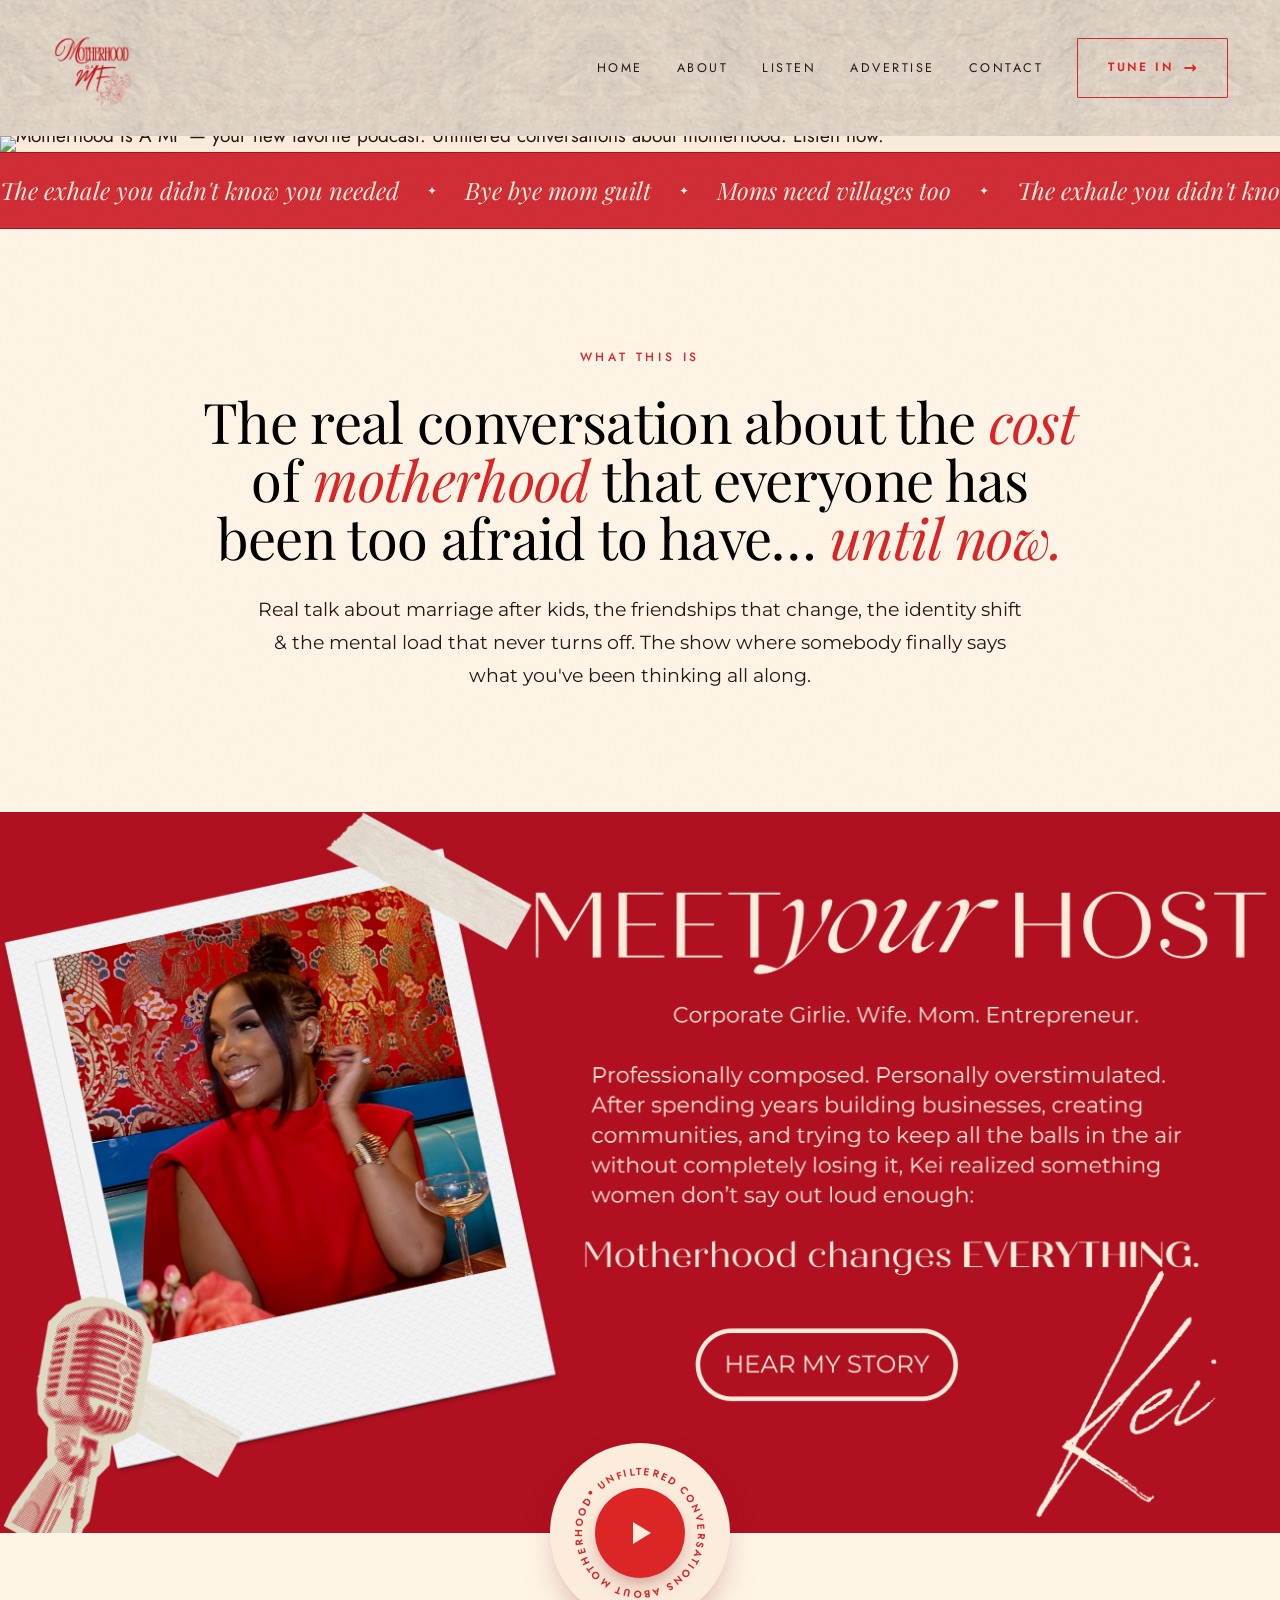
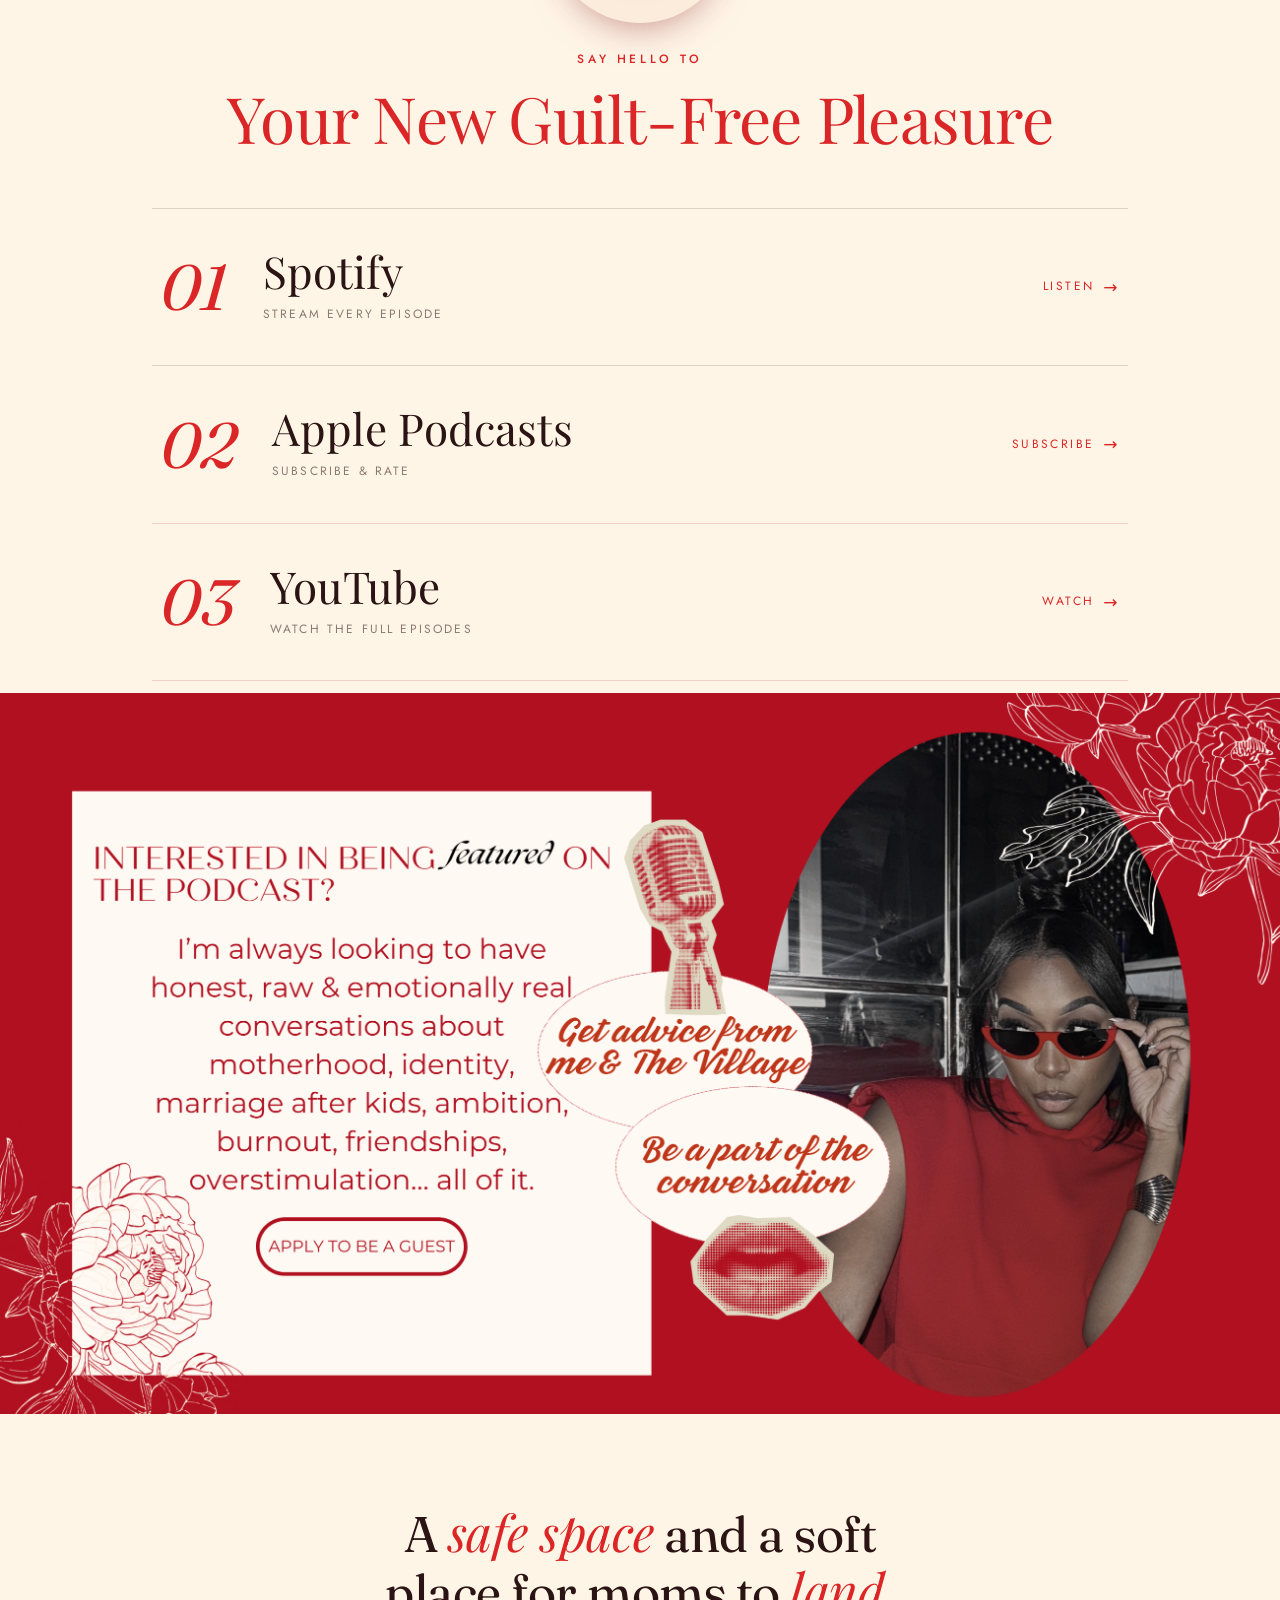
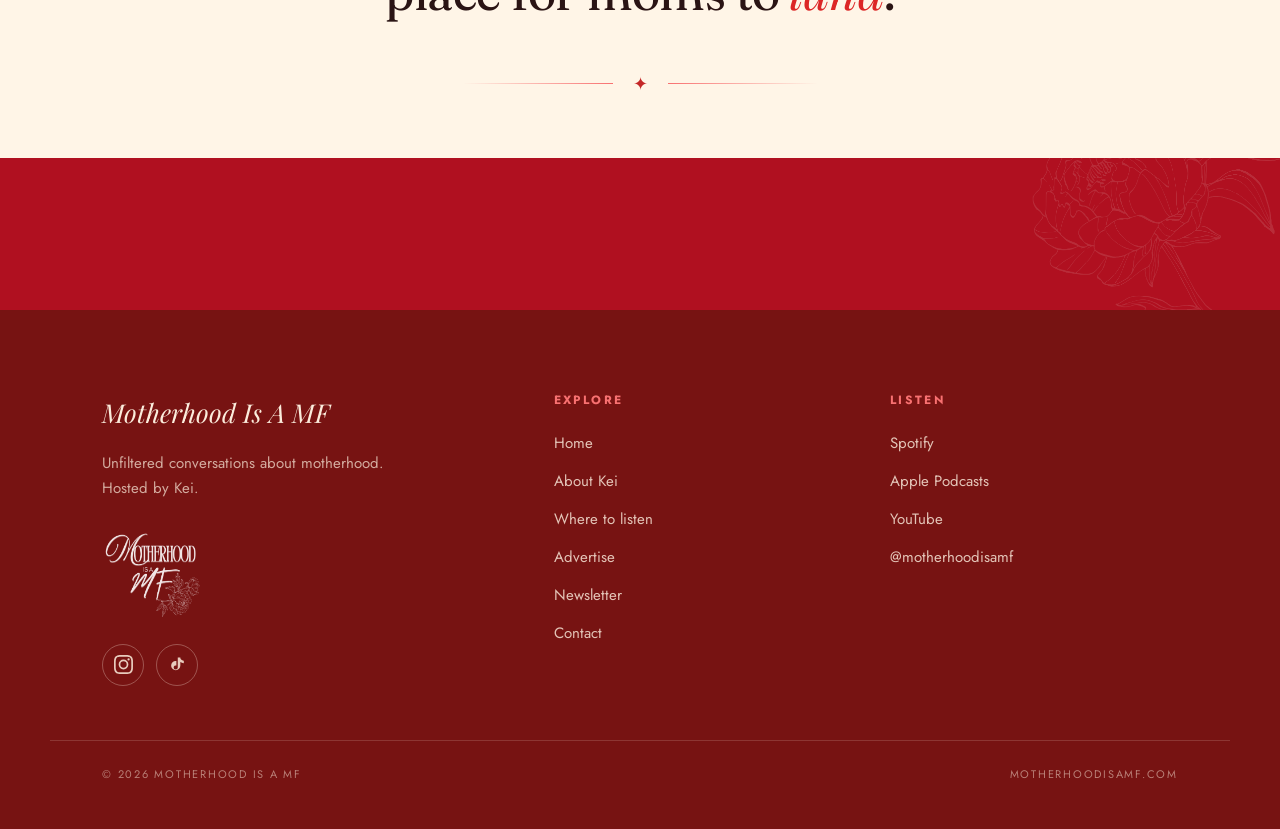
==== commit 19d428a3: "Add files via upload" ====
--- a/index.html
+++ b/index.html
@@ -205,7 +205,7 @@
 <!-- HERO -->
 <section class="hero" data-screen-label="Hero" style="min-height:0;padding:0">
   <a href="#listen" class="hero-full-link" aria-label="Listen now — go to where to listen">
-    <img src="assets/hero-home-5.png" alt="Motherhood Is A MF — your new favorite podcast. Unfiltered conversations about motherhood. Listen now." />
+    <img src="assets/hero-home-7.png" alt="Motherhood Is A MF — your new favorite podcast. Unfiltered conversations about motherhood. Listen now." />
   </a>
 </section>
 
